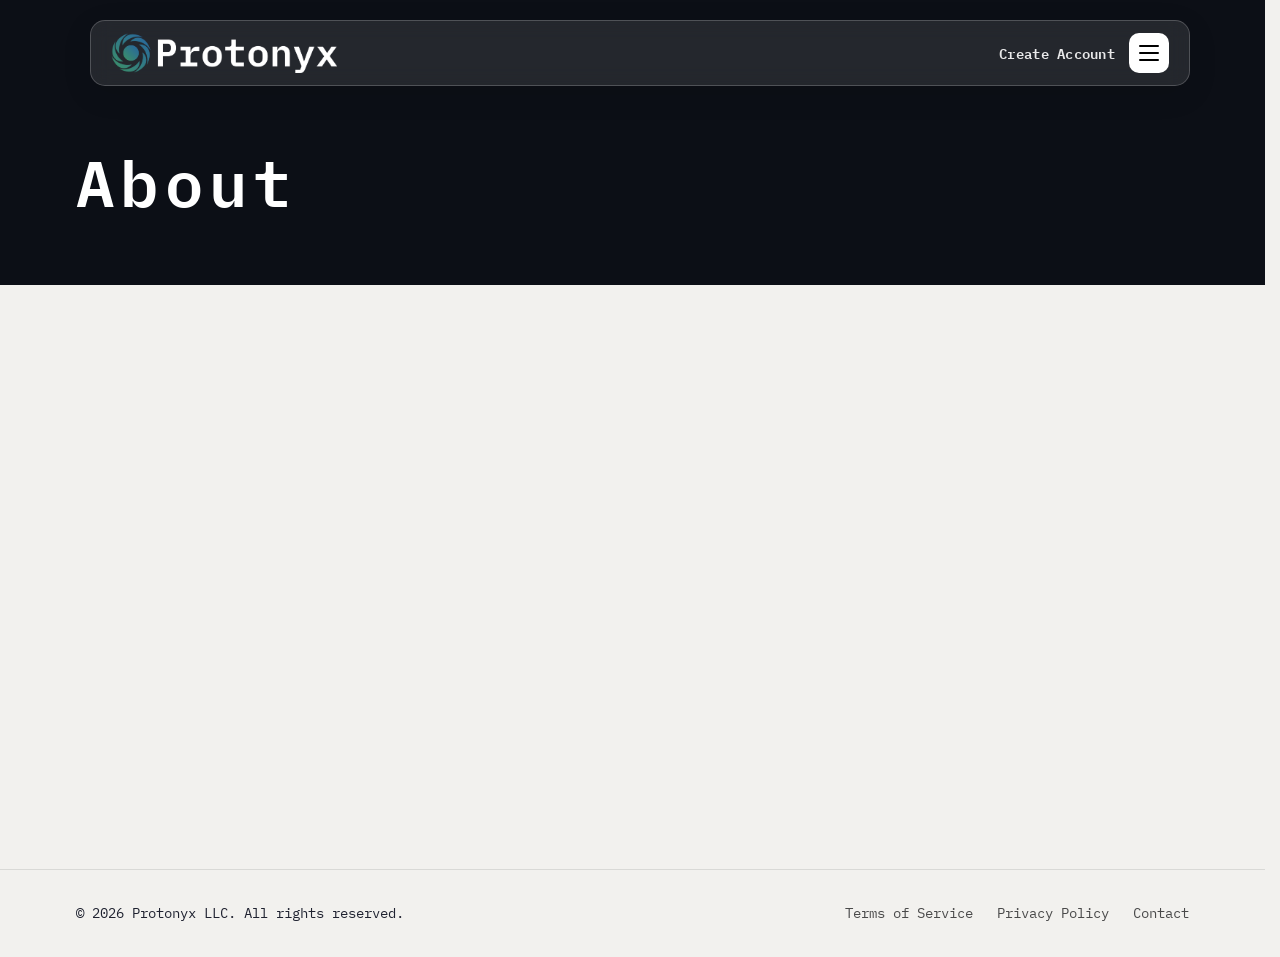
==== about/index.html @ bc37823c "Polished frontend profile system" ====
<!DOCTYPE html>
<html lang="en">
<head>
  <meta charset="UTF-8" />
  <meta name="viewport" content="width=device-width, initial-scale=1.0" />
  <link rel="stylesheet" href="../style.css" />
  <link href="https://fonts.googleapis.com/css2?family=IBM+Plex+Mono:wght@600&display=swap" rel="stylesheet">
  <title>About | Protonyx</title>
</head>
<body>

  <nav class="navbar">
    <div class="navbar-logo">
      <a href="/">
        <img
          id="navbarLogo"
          src="../assets/company/protonyx_full_white.png"
          alt="Protonyx logo"
        >
      </a>
    </div>
    <div class="navbar-actions">
      <a href="/auth/index.html" class="navbar-signup-link guest-only">Create Account</a>
      <a href="/account/index.html" class="navbar-profile-icon auth-only" aria-label="Account">
        <svg viewBox="0 0 24 24" fill="none" stroke="currentColor" stroke-width="2" stroke-linecap="round" stroke-linejoin="round" aria-hidden="true">
          <circle cx="12" cy="8" r="4"></circle>
          <path d="M4 21c0-4 4-7 8-7s8 3 8 7"></path>
        </svg>
      </a>
      <button class="navbar-menu-button" aria-label="Open menu">
        <span></span>
        <span></span>
        <span></span>
      </button>
    </div>
  </nav>

  <section class="products-hero">
    <div class="products-hero-inner">
      <p class="products-label">About</p>
    </div>
  </section>

  <section class="intro-section">
    <div class="section-shell" style="min-height: 40vh;"></div>
  </section>

  <div class="menu-overlay" id="menuOverlay">
    <div class="menu-overlay-inner">
      <div class="menu-overlay-header">
        <div class="menu-overlay-brand">
          <img src="../assets/company/protonyx_full_white.png" alt="Protonyx logo">
        </div>
        <button class="menu-close-button" id="menuCloseButton" aria-label="Close menu">×</button>
      </div>
      <div class="menu-overlay-content">
        <div class="menu-column">
          <p class="menu-label">Navigation</p>
          <a href="/" class="menu-link-reveal">Home</a>
          <a href="/products" class="menu-link-reveal">Products</a>
          <a href="/products/vector" class="menu-link-reveal"> ⤷ Vector</a>
          <a href="/careers" class="menu-link-reveal">Careers</a>
          <a href="/about" class="menu-link-reveal">About</a>
          <a href="/contact" class="menu-link-reveal">Contact</a>
        </div>

        <div class="menu-column">
          <p class="menu-label">Account</p>
          <a href="/auth/index.html" class="menu-link-reveal guest-only">Create Account</a>
          <a href="/auth/index.html" class="menu-link-reveal guest-only">Login</a>
          <a href="/account/index.html" class="menu-link-reveal auth-only">Profile</a>
          <button type="button" class="menu-link-reveal menu-logout-button auth-only" data-logout>Logout</button>
        </div>
      </div>
    </div>
  </div>

  <footer class="site-footer">
    <div class="footer-top">
      <p>&copy; 2026 Protonyx LLC. All rights reserved.</p>
      <nav class="footer-links">
        <a href="/tos">Terms of Service</a>
        <a href="/privacy">Privacy Policy</a>
        <a href="/contact">Contact</a>
      </nav>
    </div>
  </footer>

  <script src="../script.js"></script>
  <script src="../auth/auth.js"></script>
  <script>checkAuth();</script>
</body>
</html>
---- style.css ----
*,
*::before,
*::after {
  box-sizing: border-box;
  margin: 0;
  padding: 0;
}

:root {
  --bg-base: #f2f1ee;
  --bg-surface: #d7d4d4;
  --border: rgb(142, 142, 142);
  --text-primary: #1f2230;
  --grad: linear-gradient(135deg, #3a8c6e, #2a6b9a);
}

html {
  scroll-behavior: smooth;
  scrollbar-gutter: stable;
}

body {
  background-color: var(--bg-base);
  color: var(--text-primary);
  font-family: 'IBM Plex Mono', monospace;
  font-size: 16px;
  line-height: 1.7;
}

h1 {
  font-size: 3.2rem;
  font-weight: 700;
  line-height: 1.15;
  letter-spacing: -0.02em;
}

h2 {
  font-size: 2rem;
  font-weight: 600;
}

h3 {
  font-size: 1.1rem;
  font-weight: 600;
  color: var(--text-primary);
}

p {
  color: var(--text-primary);
}

.navbar {
  position: fixed;
  top: 20px;
  left: 50%;
  transform: translateX(-50%);
  width: 90%;
  max-width: 1100px;
  display: flex;
  justify-content: space-between;
  align-items: center;
  padding: 12px 20px;
  border-radius: 15px;
  background: rgba(255, 255, 255, 0.1);
  backdrop-filter: blur(10px);
  -webkit-backdrop-filter: blur(10px);
  border: 1px solid rgba(255, 255, 255, 0.2);
  box-shadow: 0 8px 30px rgba(0, 0, 0, 0.1);
  z-index: 1000;
}

.navbar-logo a {
  display: block;
  line-height: 0;
}

.navbar-logo img {
  display: block;
  height: 40px;
  width: auto;
  transition: opacity 0.2s ease;
}

.navbar-menu-button {
  width: 40px;
  height: 40px;
  display: flex;
  flex-direction: column;
  justify-content: center;
  align-items: center;
  gap: 5px;
  background-color: white;
  border-radius: 10px;
  cursor: pointer;
  border: none;
  padding: 0;
}

.navbar-menu-button span {
  width: 20px;
  height: 2px;
  background-color: black;
  border-radius: 2px;
}

.navbar-logo img {
  opacity: 1;
  transition: opacity 0.2s ease;
}

.hero {
  position: relative;
  width: 100%;
  min-height: 100vh;
  padding: 0;
  overflow: hidden;
}

.hero::after {
  content: "";
  position: absolute;
  inset: 0;
  background: rgba(15, 17, 23, 0.6);
  z-index: 1;
}

.hero-video {
  position: absolute;
  inset: 0;
  width: 100%;
  height: 100%;
  object-fit: cover;
  filter: blur(6px) brightness(0.6);
  z-index: 0;
}

.hero-content {
  position: relative;
  z-index: 2;
  min-height: 100vh;
  display: flex;
  align-items: center;
  justify-content: center;
  text-align: center;
}

.hero h1 {
  background: white;
  -webkit-background-clip: text;
  -webkit-text-fill-color: transparent;
  background-clip: text;
  font-size: clamp(3rem, 6vw, 6rem);
  font-weight: 600;
  line-height: 1.2;
}

.scroll-indicator {
  position: absolute;
  bottom: 30px;
  left: 50%;
  transform: translateX(-50%);
  text-align: center;
  color: #ffffff;
  z-index: 2;
}

.scroll-indicator p {
  font-size: 0.9rem;
  margin-top: 5px;
}

.scroll-arrow {
  font-size: 24px;
  animation: bounce 1.5s infinite;
}

@keyframes bounce {
  0%, 100% {
    transform: translateY(0);
    opacity: 0.6;
  }

  50% {
    transform: translateY(8px);
    opacity: 1;
  }
}

.btn-primary {
  display: inline-flex;
  align-items: center;
  justify-content: center;

  padding: 0.9rem 2.2rem;

  background: linear-gradient(135deg, #2dd4bf, #38bdf8, #1e3a8a);
  color: #fff;
  text-decoration: none;

  border-radius: 10px;

  font-weight: 600;
  font-size: 1.05rem;

  width: fit-content;           /* 🔥 prevents full width */
  margin: 0 auto;               /* 🔥 centers button */

  transition: transform 0.2s ease, box-shadow 0.2s ease;
}

.btn-primary:hover {
  transform: translateY(-2px);
  box-shadow: 0 8px 20px rgba(30, 58, 138, 0.25);
}

.intro-section {
  width: 100%;
  padding: 7rem 6%;
  background: var(--bg-base);
}

.section-shell {
  max-width: 1400px;
  margin: 0 auto;
  display: flex;
  flex-direction: column;
  gap: 3rem;
}

.intro-text {
  max-width: 1300px;
  font-size: clamp(1.6rem, 3.2vw, 3.2rem);
  font-weight: 600;
  line-height: 1.25;
  letter-spacing: -0.02em;
  color: #1a1a1a;
  text-align: left;
}

.section-heading h2 {
  margin: 0;
  font-size: clamp(2rem, 3vw, 3rem);
  font-weight: 500;
  color: #1f2230;
  text-align: left;
}

.product-link {
  display: block;
  color: inherit;
  text-decoration: none;
}

.product-card {
  display: flex;
  align-items: stretch;
  justify-content: space-between;
  gap: 24px;
  width: 100%;
  max-width: none;
  padding: 2rem;
  background: var(--bg-base);
  border: 1px solid var(--border);
  border-radius: 16px;
  overflow: hidden;
  cursor: pointer;
  transition: all 0.25s ease;
}

.product-card:hover {
  background: var(--bg-surface);
}

.product-details {
  flex: 1;
  display: flex;
  flex-direction: column;
  justify-content: center;
  max-width: 700px;
}

.product-logo {
  width: 400px;
  height: auto;
  margin-bottom: 1rem;
}

.product-description {
  margin: 0;
}

.product-preview-panel {
  position: relative;
  flex: 0 0 360px;
  aspect-ratio: 16 / 9;
  display: flex;
  align-items: center;
  justify-content: center;
  background: transparent;
  border: 1px solid rgba(31, 34, 48, 0.12);
  border-radius: 16px;
  overflow: hidden;
  transition: background 0.3s ease, border-color 0.3s ease;
  margin-left: auto;
}

.vector-card:hover .product-preview-panel {
  background: linear-gradient(135deg, #2dd4bf, #38bdf8, #1e3a8a);
  border-color: transparent;
}

.preview-video {
  width: 100%;
  height: 100%;
  object-fit: contain;
  background: transparent;
  opacity: 0;
  pointer-events: none;
  transition: opacity 0.3s ease;
}

.preview-version {
  position: absolute;
  right: 14px;
  bottom: 12px;
  z-index: 2;
  font-size: 0.9rem;
  font-weight: 600;
  letter-spacing: 0.04em;
  color: var(--text-primary);
  transition: opacity 0.25s ease;
}

.vector-card:hover .preview-video {
  opacity: 1;
}

.vector-card:hover .preview-version {
  opacity: 0;
}

.philosophy {
  max-width: 1300px;
  font-size: clamp(0.8rem, 1.6vw, 1.6rem);
  font-weight: 600;
  line-height: 1.25;
  letter-spacing: -0.02em;
  color: #1a1a1a;
  text-align: center;
}

.menu-overlay {
  position: fixed;
  inset: 0;
  z-index: 3000;
  background: #0c0f16;

  opacity: 0;
  visibility: hidden;
  pointer-events: none;

  transition: opacity 0.3s ease, visibility 0.3s ease;
}

.menu-overlay.open {
  opacity: 1;
  visibility: visible;
  pointer-events: auto;
}

.menu-overlay-inner {
  width: 90%;
  max-width: 1100px;
  height: 100%;
  margin: 0 auto;
  padding-top: 20px;
  display: flex;
  flex-direction: column;
}

.menu-overlay-header {
  display: flex;
  justify-content: space-between;
  align-items: center;
  padding: 12px 20px;
  margin-bottom: 4rem;
}

.menu-overlay-brand img {
  display: block;
  height: 40px;
  width: auto;
}

.menu-close-button {
  width: 40px;
  height: 40px;
  border-radius: 10px;
  border: none;
  background: white;
  color: black;
  font-size: 1.6rem;
  line-height: 1;
  display: flex;
  align-items: center;
  justify-content: center;
  cursor: pointer;
}

.menu-overlay-content {
  flex: 1;
  display: flex;
  align-items: flex-start;
  gap: 4rem;
}

@media (max-width: 768px) {
  .menu-overlay-content {
    flex-direction: column;
    gap: 2.5rem;
  }
}

.menu-column {
  display: flex;
  flex-direction: column;
  gap: 1rem;
}

.menu-label {
  margin-bottom: 1.5rem;
  padding-bottom: 0.9rem;
  width: 100%;

  color: rgba(255, 255, 255, 0.65);
  font-size: 0.8rem;
  text-transform: uppercase;
  letter-spacing: 0.08em;

  border-bottom: 1px solid rgba(255, 255, 255, 0.18);
}

.menu-column a {
  color: white;
  text-decoration: none;
  font-size: clamp(1.6rem, 3vw, 3rem);
  line-height: 1.05;
  transition: opacity 0.2s ease;
}

.menu-column a:hover {
  opacity: 0.72;
}

.menu-link-reveal {
  display: inline-block;
  color: white;
  text-decoration: none;
  font-size: clamp(1.6rem, 3vw, 3rem);
  line-height: 1.05;

  opacity: 0;
  clip-path: inset(0 100% 0 0);
  transform: translateY(8px);

  transition:
    clip-path 0.5s ease,
    opacity 0.35s ease,
    transform 0.5s ease;
}

.menu-overlay.open .menu-link-reveal {
  opacity: 1;
  clip-path: inset(0 0 0 0);
  transform: translateY(0);
}

.menu-column .menu-link-reveal:nth-of-type(1) {
  transition-delay: 0.08s;
}

.menu-column .menu-link-reveal:nth-of-type(2) {
  transition-delay: 0.14s;
}

.menu-column .menu-link-reveal:nth-of-type(3) {
  transition-delay: 0.20s;
}

.menu-column .menu-link-reveal:nth-of-type(4) {
  transition-delay: 0.26s;
}

.menu-column .menu-link-reveal:nth-of-type(5) {
  transition-delay: 0.32s;
}

.menu-column .menu-link-reveal:nth-of-type(6) {
  transition-delay: 0.38s;
}

.menu-column .menu-link-reveal:nth-of-type(7) {
  transition-delay: 0.44s;
}

.menu-column .menu-link-reveal:nth-of-type(8) {
  transition-delay: 0.50s;
}

/* ── Products page hero ── */
.products-hero {
  width: 100%;
  background: #0c0f16;
  display: flex;
  align-items: flex-end;
  padding: 8rem 6% 3rem;
}

.products-hero-inner {
  max-width: 1400px;
  width: 100%;
  margin: 0 auto;
  display: flex;
  flex-direction: column;
  gap: 1rem;
}

.products-label {
  font-size: clamp(2.5rem, 5vw, 5rem);
  letter-spacing: 0.1em;
  color: #ffffff;
  font-weight: 600;
}

/* ── Vector product page ── */
@keyframes fadeUp {
  from { opacity: 0; transform: translateY(28px); }
  to   { opacity: 1; transform: translateY(0); }
}

.vector-hero .vector-eyebrow {
  animation: fadeUp 0.7s ease both;
  animation-delay: 0.1s;
}

.vector-hero .vector-hero-tagline {
  animation: fadeUp 0.7s ease both;
  animation-delay: 0.25s;
}

.vector-hero .vector-hero-image {
  animation: fadeUp 0.8s ease both;
  animation-delay: 0.45s;
}

.vector-hero .vector-hero-actions {
  animation: fadeUp 0.7s ease both;
  animation-delay: 0.6s;
}

.vector-hero {
  width: 100%;
  min-height: 100vh;
  background: #0c0f16;
  display: flex;
  flex-direction: column;
  align-items: flex-start;
  justify-content: flex-end;
  padding: 110px 6% 4rem;
  position: relative;
  overflow: hidden;
}

@keyframes heroPulse {
  0%, 100% { transform: scale(1);    opacity: 1; }
  50%       { transform: scale(1.18); opacity: 0.65; }
}

.vector-hero::before {
  content: "";
  position: absolute;
  top: -10%;
  left: 50%;
  margin-left: -900px;
  width: 1800px;
  height: 1800px;
  background: radial-gradient(circle, rgba(45, 212, 191, 0.13) 0%, rgba(56, 189, 248, 0.08) 40%, transparent 70%);
  pointer-events: none;
  animation: heroPulse 10s ease-in-out infinite;
}

.vector-hero-inner {
  position: relative;
  z-index: 1;
  max-width: 1400px;
  width: 100%;
  margin: 0 auto;
  display: flex;
  flex-direction: column;
  align-items: flex-start;
  gap: 2rem;
}


.vector-hero-image {
  width: 100%;
}

.vector-dashboard-img {
  width: 100%;
  border-radius: 10px;
  border: 1px solid rgba(255, 255, 255, 0.08);
  box-shadow: 0 24px 60px rgba(0, 0, 0, 0.5);
  display: block;
}

.vector-eyebrow {
  font-size: 0.8rem;
  letter-spacing: 0.12em;
  text-transform: uppercase;
  color: rgba(255,255,255,0.45);
}

.vector-eyebrow a {
  color: rgba(255,255,255,0.45);
  text-decoration: none;
  transition: color 0.2s;
}

.vector-eyebrow a:hover { color: rgba(255,255,255,0.8); }
.vector-eyebrow span { margin: 0 0.4rem; }

.vector-hero-logo {
  height: 56px;
  width: auto;
}

.vector-hero-tagline {
  font-size: clamp(1.2rem, 2.2vw, 2rem);
  color: #ffffff;
  font-weight: 600;
  width: 100%;
  line-height: 1.2;
  letter-spacing: -0.02em;
  text-align: center;
}

.vector-hero-actions {
  display: flex;
  gap: 1rem;
  flex-wrap: wrap;
  align-items: center;
}

.btn-ghost {
  display: inline-flex;
  align-items: center;
  justify-content: center;
  padding: 0.9rem 2.2rem;
  background: transparent;
  color: rgba(255,255,255,0.6);
  text-decoration: none;
  border-radius: 10px;
  font-weight: 600;
  font-size: 1rem;
  font-family: 'IBM Plex Mono', monospace;
  border: 1px solid rgba(255,255,255,0.2);
  transition: border-color 0.2s, color 0.2s;
}

.btn-ghost:hover {
  border-color: rgba(255,255,255,0.5);
  color: white;
}

.access-card .btn-ghost {
  color: rgba(31,34,48,0.65);
  border-color: rgba(31,34,48,0.2);
}

.access-card .btn-ghost:hover {
  color: #1a1a1a;
  border-color: rgba(31,34,48,0.5);
}

.version-chip {
  font-size: 0.75rem;
  color: rgba(255,255,255,0.35);
  letter-spacing: 0.06em;
}

/* ── Product page sections ── */
.product-section {
  width: 100%;
  padding: 6rem 6%;
  background: var(--bg-base);
}

.product-section.surface {
  background: var(--bg-surface);
}

.product-section.dark {
  background: #0c0f16;
}

.product-section-inner {
  max-width: 1400px;
  margin: 0 auto;
  display: flex;
  flex-direction: column;
  gap: 2.5rem;
}

#access .product-section-inner {
  align-items: center;
  text-align: center;
}

.section-label {
  font-size: 0.8rem;
  letter-spacing: 0.12em;
  text-transform: uppercase;
  color: rgba(31,34,48,0.4);
}

.section-label.light {
  color: rgba(255,255,255,0.35);
}

.product-section h2 {
  font-size: clamp(1.8rem, 3vw, 2.8rem);
  font-weight: 600;
  line-height: 1.2;
  letter-spacing: -0.02em;
  max-width: 800px;
}

.product-section.dark h2 {
  color: white;
}

.product-section p {
  max-width: 720px;
  font-size: 0.95rem;
  color: rgba(31,34,48,0.7);
  line-height: 1.75;
}

.product-section.dark p {
  color: rgba(255,255,255,0.55);
}

/* Feature grid */
.feature-grid {
  display: grid;
  grid-template-columns: repeat(3, 1fr);
  gap: 1.5rem;
}

.feature-card {
  padding: 2rem;
  border: 1px solid var(--border);
  border-radius: 16px;
  background: var(--bg-base);
  display: flex;
  flex-direction: column;
  gap: 0.75rem;
  transition: background 0.2s;
}

.feature-card:hover { background: var(--bg-surface); }

.feature-card h3 {
  font-size: 1rem;
  font-weight: 600;
}

.feature-card ul {
  list-style: none;
  display: flex;
  flex-direction: column;
  gap: 0.35rem;
}

.feature-card ul li {
  font-size: 0.85rem;
  color: rgba(31,34,48,0.6);
  padding-left: 1rem;
  position: relative;
}

.feature-card ul li::before {
  content: "→";
  position: absolute;
  left: 0;
  color: #2dd4bf;
}

/* Lens outputs */
.lens-output-list {
  display: flex;
  flex-direction: column;
  gap: 1.5rem;
}

.lens-output-item {
  padding: 2rem;
  border: 1px solid rgba(255,255,255,0.08);
  border-radius: 16px;
  background: rgba(255,255,255,0.03);
  display: flex;
  flex-direction: column;
  gap: 0.75rem;
}

.lens-output-item h3 {
  font-size: 1rem;
  font-weight: 600;
  color: white;
}

.lens-output-item p {
  font-size: 0.88rem;
}

.lens-output-item ul {
  list-style: none;
  display: flex;
  flex-direction: column;
  gap: 0.35rem;
}

.lens-output-item ul li {
  font-size: 0.85rem;
  color: rgba(255,255,255,0.45);
  padding-left: 1.2rem;
  position: relative;
}

.lens-output-item ul li::before {
  content: "→";
  position: absolute;
  left: 0;
  color: #2dd4bf;
}

/* Philosophy bullets */
.philosophy-list {
  list-style: none;
  display: flex;
  flex-direction: column;
  gap: 0.6rem;
  max-width: 600px;
}

.philosophy-list li {
  font-size: 1rem;
  color: rgba(31,34,48,0.7);
  padding-left: 1.2rem;
  position: relative;
}

.philosophy-list li::before {
  content: "→";
  position: absolute;
  left: 0;
  color: #2dd4bf;
}

/* Access cards */
.access-grid {
  display: grid;
  grid-template-columns: repeat(2, 1fr);
  gap: 1.5rem;
  max-width: 800px;
}

.access-card {
  padding: 2rem;
  border: 1px solid var(--border);
  border-radius: 16px;
  background: var(--bg-base);
  display: flex;
  flex-direction: column;
  gap: 0.5rem;
  transition: background 0.2s, box-shadow 0.2s;
}

.access-card h3 {
  font-size: 1rem;
  font-weight: 600;
}

.access-card p {
  font-size: 0.88rem;
  color: rgba(31,34,48,0.6);
}

/* Numbered flow */
.flow-list {
  list-style: none;
  display: flex;
  flex-direction: column;
  gap: 0.75rem;
  counter-reset: flow;
  max-width: 560px;
}

.flow-list li {
  counter-increment: flow;
  display: flex;
  align-items: center;
  gap: 1rem;
  font-size: 0.95rem;
  color: rgba(31,34,48,0.75);
}

.flow-list li::before {
  content: counter(flow, decimal-leading-zero);
  font-size: 0.75rem;
  font-weight: 600;
  color: #2dd4bf;
  letter-spacing: 0.06em;
  flex-shrink: 0;
}

/* Disclaimer */
.disclaimer-block {
  padding: 1.5rem 2rem;
  border-left: 3px solid rgba(31,34,48,0.2);
  background: var(--bg-surface);
  border-radius: 0 12px 12px 0;
  max-width: 720px;
}

.disclaimer-block p {
  font-size: 0.85rem;
  color: rgba(31,34,48,0.55);
}

/* Closing CTA */
.closing-section {
  width: 100%;
  padding: 7rem 6%;
  background: var(--bg-base);
}

.closing-inner {
  max-width: 1400px;
  margin: 0 auto;
  display: flex;
  flex-direction: column;
  align-items: center;
  gap: 1.5rem;
  text-align: center;
}

.closing-inner p {
  font-size: clamp(1.4rem, 2.5vw, 2.4rem);
  font-weight: 600;
  line-height: 1.2;
  letter-spacing: -0.02em;
  color: #1a1a1a;
}

.closing-inner p:last-of-type {
  background: linear-gradient(135deg, #2dd4bf, #38bdf8);
  -webkit-background-clip: text;
  -webkit-text-fill-color: transparent;
  background-clip: text;
}

/* Future tags */
.tag-list {
  display: flex;
  flex-wrap: wrap;
  gap: 0.75rem;
}

.tag {
  padding: 0.4rem 1rem;
  border: 1px solid var(--border);
  border-radius: 999px;
  font-size: 0.8rem;
  color: rgba(31,34,48,0.65);
  background: var(--bg-base);
}

/* Access section — pricing cards */
.access-grid {
  display: grid;
  grid-template-columns: repeat(2, 1fr);
  gap: 16px;
  max-width: 860px;
}

.access-card {
  border: 0.5px solid var(--border);
  border-radius: 16px;
  background: var(--bg-base);
  padding: 1.75rem;
  display: flex;
  flex-direction: column;
  gap: 0.75rem;
  transition: box-shadow 0.2s;
}

.access-card.featured {
  border: 1.5px solid #2dd4bf;
  position: relative;
}

.access-card:hover { box-shadow: 0 0 24px rgba(120, 120, 120, 0.25); }
.access-card.featured:hover { box-shadow: 0 0 28px rgba(45, 212, 191, 0.35), 0 0 52px rgba(56, 189, 248, 0.15); }

.access-tier {
  font-size: 1rem;
  font-weight: 600;
  letter-spacing: 0.04em;
  text-transform: uppercase;
  color: rgba(31,34,48,0.5);
  text-align: center;
}

.access-tier.paid { color: #2dd4bf; }

.access-lens-label {
  font-size: 0.75rem;
  font-weight: 600;
  color: rgba(45,212,191,0.8);
  letter-spacing: 0.04em;
  background: rgba(45,212,191,0.08);
  border: 1px solid rgba(45,212,191,0.2);
  border-radius: 6px;
  padding: 4px 10px;
  align-self: center;
}

.access-lens-label.muted {
  color: rgba(31,34,48,0.45);
  background: rgba(31,34,48,0.04);
  border-color: rgba(31,34,48,0.12);
}

.access-price {
  font-size: 1.75rem;
  font-weight: 600;
  color: var(--text-primary);
  line-height: 1;
}

.access-price span {
  font-size: 0.85rem;
  font-weight: 400;
  color: rgba(31,34,48,0.45);
}

.access-badge {
  position: absolute;
  top: -11px;
  left: 50%;
  transform: translateX(-50%);
  font-size: 0.65rem;
  padding: 3px 10px;
  border-radius: 999px;
  background: var(--bg-base);
  border: 1px solid #2dd4bf;
  color: #2dd4bf;
  letter-spacing: 0.06em;
  font-weight: 600;
  white-space: nowrap;
}

.access-divider {
  border: none;
  border-top: 1px solid rgba(31,34,48,0.08);
}

.access-features {
  list-style: none;
  display: flex;
  flex-direction: column;
  gap: 0.5rem;
}

.access-features li {
  font-size: 0.85rem;
  color: rgba(31,34,48,0.65);
  display: flex;
  align-items: flex-start;
  gap: 8px;
  line-height: 1.4;
}

.access-features li svg {
  width: 13px;
  height: 13px;
  flex-shrink: 0;
  margin-top: 2px;
}

/* Stat chips */
.access-stats {
  display: grid;
  grid-template-columns: repeat(3, 1fr);
  gap: 12px;
  max-width: 860px;
}

.access-stat {
  background: var(--bg-surface);
  border-radius: 10px;
  padding: 1rem;
}

.access-stat-num {
  font-size: 1.4rem;
  font-weight: 600;
  color: var(--text-primary);
  line-height: 1;
}

.access-stat-lbl {
  font-size: 0.75rem;
  color: rgba(31,34,48,0.5);
  margin-top: 4px;
}

/* Flow stepper */
.flow-stepper {
  display: flex;
  align-items: center;
  max-width: 860px;
  width: 100%;
}

.flow-step {
  display: flex;
  flex-direction: column;
  align-items: center;
  gap: 6px;
  flex: 1;
}

.flow-step-num {
  width: 28px;
  height: 28px;
  border-radius: 50%;
  border: 1px solid var(--border);
  display: flex;
  align-items: center;
  justify-content: center;
  font-size: 0.7rem;
  font-weight: 600;
  color: var(--text-primary);
  background: var(--bg-base);
}

.flow-step-lbl {
  font-size: 0.7rem;
  color: rgba(31,34,48,0.55);
  text-align: center;
  line-height: 1.4;
  max-width: 120px;
}

.flow-connector {
  height: 1px;
  background: var(--border);
  flex: 1;
  margin-bottom: 22px;
  opacity: 0.4;
}

@media (max-width: 768px) {
  .access-stats { grid-template-columns: 1fr; }
  .access-grid { grid-template-columns: 1fr; }
  .flow-stepper { flex-direction: column; gap: 1rem; }
  .flow-connector { display: none; }
}

/* Lens output grid */
.lens-output-list {
  display: grid;
  grid-template-columns: repeat(3, 1fr);
  gap: 1.5rem;
}

.lens-output-item {
  padding: 2rem;
  border: 1px solid rgba(255,255,255,0.08);
  border-radius: 16px;
  background: rgba(255,255,255,0.03);
  display: flex;
  flex-direction: column;
  gap: 0.75rem;
  transition: background 0.2s;
}

.lens-output-item:hover {
  background: rgba(255,255,255,0.05);
}

.lens-num {
  font-size: 0.75rem;
  font-weight: 600;
  letter-spacing: 0.08em;
  color: rgba(255,255,255,0.2);
}

.lens-divider {
  border: none;
  border-top: 1px solid rgba(255,255,255,0.07);
  margin: 0.25rem 0;
}

/* Lens screenshot block */
.lens-screenshot-wrap {
  width: 100%;
  border-radius: 12px;
  overflow: hidden;
  border: 1px solid rgba(255,255,255,0.08);
}

.lens-screenshot-wrap img {
  width: 100%;
  display: block;
}

@media (max-width: 768px) {
  .lens-output-list { grid-template-columns: 1fr; }
}

@media (max-width: 768px) {
  .feature-grid { grid-template-columns: 1fr; }
  .access-grid { grid-template-columns: 1fr; }
  .vector-hero-logo { height: 40px; }
  .vector-hero-top { flex-direction: column; gap: 1rem; }
}

.site-footer {
  display: flex;
  flex-direction: column;
  gap: 0.75rem;
  padding: 2rem 6%;
  background: var(--bg-base);
  border-top: 1px solid rgba(0, 0, 0, 0.1);
  color: #4a4a4a;
  font-size: 0.85rem;
}

.footer-top {
  display: flex;
  justify-content: space-between;
  align-items: center;
  width: 100%;
}

.footer-disclaimer {
  text-align: center;
  color: #4a4a4a;
  opacity: 0.7;
}

.footer-links {
  display: flex;
  gap: 1.5rem;
}

.footer-links a {
  color: #4a4a4a;
  text-decoration: none;
  transition: color 0.2s;
}

.footer-links a:hover {
  color: #1a1a1a;
}

@media (max-width: 768px) {
  h1 {
    font-size: 2.2rem;
  }

  .product-card {
    flex-direction: column;
  }

  .product-preview-panel {
    flex: none;
    width: 100%;
  }

  .product-logo {
    width: 100%;
    max-width: 320px;
  }

  .site-footer {
    flex-direction: column;
    gap: 1rem;
    text-align: center;
  }
}

/* ──────────────────────────────────────────────
   Navbar profile icon + auth-aware menu links
   ────────────────────────────────────────────── */
.navbar-actions {
  display: flex;
  align-items: center;
  gap: 10px;
}

.navbar-profile-icon {
  width: 40px;
  height: 40px;
  border-radius: 10px;
  border: none;
  padding: 0;
  background: white;
  color: black;
  display: none;
  align-items: center;
  justify-content: center;
  cursor: pointer;
  text-decoration: none;
  transition: transform 0.2s ease, box-shadow 0.2s ease;
}

.navbar-profile-icon:hover {
  transform: translateY(-1px);
  box-shadow: 0 4px 14px rgba(0, 0, 0, 0.18);
}

.navbar-profile-icon svg {
  width: 22px;
  height: 22px;
  display: block;
}

.navbar-profile-icon.visible {
  display: inline-flex;
}

.navbar-signup-link {
  display: none;
  padding: 0 4px;
  color: rgba(255, 255, 255, 0.9);
  font-family: 'IBM Plex Mono', monospace;
  font-size: 0.85rem;
  font-weight: 600;
  text-decoration: none;
  letter-spacing: 0.02em;
  transition: color 0.2s ease;
}

.navbar-signup-link:hover {
  color: white;
}

.navbar-signup-link.visible {
  display: inline-block;
}

.menu-auth-divider {
  border: none;
  border-top: 1px solid var(--border);
  opacity: 0.35;
  width: 100%;
  margin: 1.75rem 0 0.5rem;
}

.menu-link-reveal.auth-only,
.menu-link-reveal.guest-only {
  display: none;
}

.menu-link-reveal.auth-only.visible,
.menu-link-reveal.guest-only.visible {
  display: inline-block;
}

.menu-column .menu-logout-button {
  display: none;
  background: none;
  border: none;
  padding: 0;
  margin: 0;
  text-align: left;
  font-family: inherit;
  cursor: pointer;
  color: white;
  text-decoration: none;
  font-size: clamp(1.6rem, 3vw, 3rem);
  line-height: 1.05;
  opacity: 0;
  clip-path: inset(0 100% 0 0);
  transform: translateY(8px);
  transition:
    clip-path 0.5s ease,
    opacity 0.35s ease,
    transform 0.5s ease;
}

.menu-column .menu-logout-button.visible {
  display: inline-block;
}

.menu-overlay.open .menu-logout-button.visible {
  opacity: 1;
  clip-path: inset(0 0 0 0);
  transform: translateY(0);
}

.menu-column .menu-logout-button:hover {
  opacity: 0.72;
}

/* ──────────────────────────────────────────────
   Auth page (auth/index.html)
   ────────────────────────────────────────────── */
.auth-body {
  min-height: 100vh;
  background: #0c0f16;
  display: flex;
  align-items: center;
  justify-content: center;
  padding: 2rem 1rem;
}

.auth-card {
  width: 100%;
  max-width: 420px;
  background: rgba(255, 255, 255, 0.03);
  border: 1px solid rgba(255, 255, 255, 0.08);
  border-radius: 16px;
  padding: 2.25rem 2rem;
  display: flex;
  flex-direction: column;
  gap: 1.5rem;
  box-shadow: 0 24px 60px rgba(0, 0, 0, 0.4);
}

.auth-logo-wrap {
  display: flex;
  justify-content: center;
  padding: 0.25rem 0 0.5rem;
}

.auth-logo-wrap img {
  height: 48px;
  width: auto;
  display: block;
}

.auth-tabs {
  display: grid;
  grid-template-columns: 1fr 1fr;
  gap: 4px;
  padding: 4px;
  background: rgba(255, 255, 255, 0.04);
  border: 1px solid rgba(255, 255, 255, 0.06);
  border-radius: 10px;
}

.auth-tab {
  padding: 0.6rem 0;
  background: transparent;
  border: none;
  border-radius: 8px;
  font-family: 'IBM Plex Mono', monospace;
  font-size: 0.9rem;
  font-weight: 600;
  color: rgba(255, 255, 255, 0.55);
  cursor: pointer;
  transition: background 0.2s ease, color 0.2s ease;
}

.auth-tab.active {
  background: var(--grad);
  color: white;
}

.auth-form {
  display: none;
  flex-direction: column;
  gap: 1rem;
}

.auth-form.active {
  display: flex;
}

.auth-field {
  display: flex;
  flex-direction: column;
  gap: 0.4rem;
}

.auth-field label {
  font-size: 0.75rem;
  letter-spacing: 0.08em;
  text-transform: uppercase;
  color: rgba(255, 255, 255, 0.55);
}

.auth-field input {
  width: 100%;
  padding: 0.75rem 0.9rem;
  background: rgba(255, 255, 255, 0.04);
  border: 1px solid rgba(255, 255, 255, 0.1);
  border-radius: 8px;
  color: white;
  font-family: 'IBM Plex Mono', monospace;
  font-size: 0.95rem;
  outline: none;
  transition: border-color 0.2s ease, background 0.2s ease;
}

.auth-field input:focus {
  border-color: #3a8c6e;
  background: rgba(255, 255, 255, 0.06);
}

.auth-submit {
  margin-top: 0.25rem;
  padding: 0.85rem 1.2rem;
  background: var(--grad);
  color: white;
  border: none;
  border-radius: 10px;
  font-family: 'IBM Plex Mono', monospace;
  font-size: 1rem;
  font-weight: 600;
  cursor: pointer;
  transition: transform 0.2s ease, box-shadow 0.2s ease;
}

.auth-submit:hover {
  transform: translateY(-1px);
  box-shadow: 0 8px 20px rgba(42, 107, 154, 0.35);
}

.auth-message {
  min-height: 1.1rem;
  font-size: 0.85rem;
  line-height: 1.4;
  color: rgba(255, 255, 255, 0.6);
}

.auth-message.error {
  color: #ff7a7a;
}

.auth-message.success {
  color: #6fd1a6;
}

.auth-footer-link {
  text-align: center;
  font-size: 0.8rem;
  color: rgba(255, 255, 255, 0.45);
}

.auth-footer-link a {
  color: rgba(255, 255, 255, 0.75);
  text-decoration: none;
}

.auth-footer-link a:hover {
  color: white;
}

/* ──────────────────────────────────────────────
   Account page (account/index.html)
   ────────────────────────────────────────────── */
.account-hero {
  width: 100%;
  min-height: 60vh;
  background: #0c0f16;
  padding: 8rem 6% 4rem;
  display: flex;
  align-items: flex-end;
}

.account-hero-inner {
  max-width: 1100px;
  width: 100%;
  margin: 0 auto;
  display: flex;
  flex-direction: column;
  gap: 0.75rem;
}

.account-hero-eyebrow {
  font-size: 0.8rem;
  letter-spacing: 0.12em;
  text-transform: uppercase;
  color: rgba(255, 255, 255, 0.45);
}

.account-hero-username {
  font-size: clamp(2.2rem, 4.5vw, 4rem);
  font-weight: 600;
  color: white;
  line-height: 1.1;
  letter-spacing: -0.02em;
}

.account-section {
  width: 100%;
  padding: 4rem 6%;
  background: var(--bg-base);
}

.account-section-inner {
  max-width: 1100px;
  margin: 0 auto;
  display: flex;
  flex-direction: column;
  gap: 2rem;
}

.account-info-grid {
  display: grid;
  grid-template-columns: repeat(2, 1fr);
  gap: 1rem;
}

.account-info-card {
  padding: 1.5rem;
  border: 1px solid var(--border);
  border-radius: 12px;
  background: var(--bg-base);
  display: flex;
  flex-direction: column;
  gap: 0.35rem;
}

.account-info-label {
  font-size: 0.72rem;
  letter-spacing: 0.1em;
  text-transform: uppercase;
  color: rgba(31, 34, 48, 0.5);
}

.account-info-value {
  font-size: 1rem;
  color: var(--text-primary);
  word-break: break-word;
}

.account-info-value.placeholder {
  color: rgba(31, 34, 48, 0.4);
  font-style: italic;
}

.account-actions {
  display: flex;
  gap: 1rem;
  flex-wrap: wrap;
  padding-top: 1rem;
}

.btn-grad {
  display: inline-flex;
  align-items: center;
  justify-content: center;
  padding: 0.85rem 1.8rem;
  background: var(--grad);
  color: white;
  border: none;
  border-radius: 10px;
  font-family: 'IBM Plex Mono', monospace;
  font-weight: 600;
  font-size: 1rem;
  text-decoration: none;
  cursor: pointer;
  transition: transform 0.2s ease, box-shadow 0.2s ease;
}

.btn-grad:hover {
  transform: translateY(-1px);
  box-shadow: 0 8px 20px rgba(42, 107, 154, 0.35);
}

@media (max-width: 768px) {
  .account-info-grid {
    grid-template-columns: 1fr;
  }
}
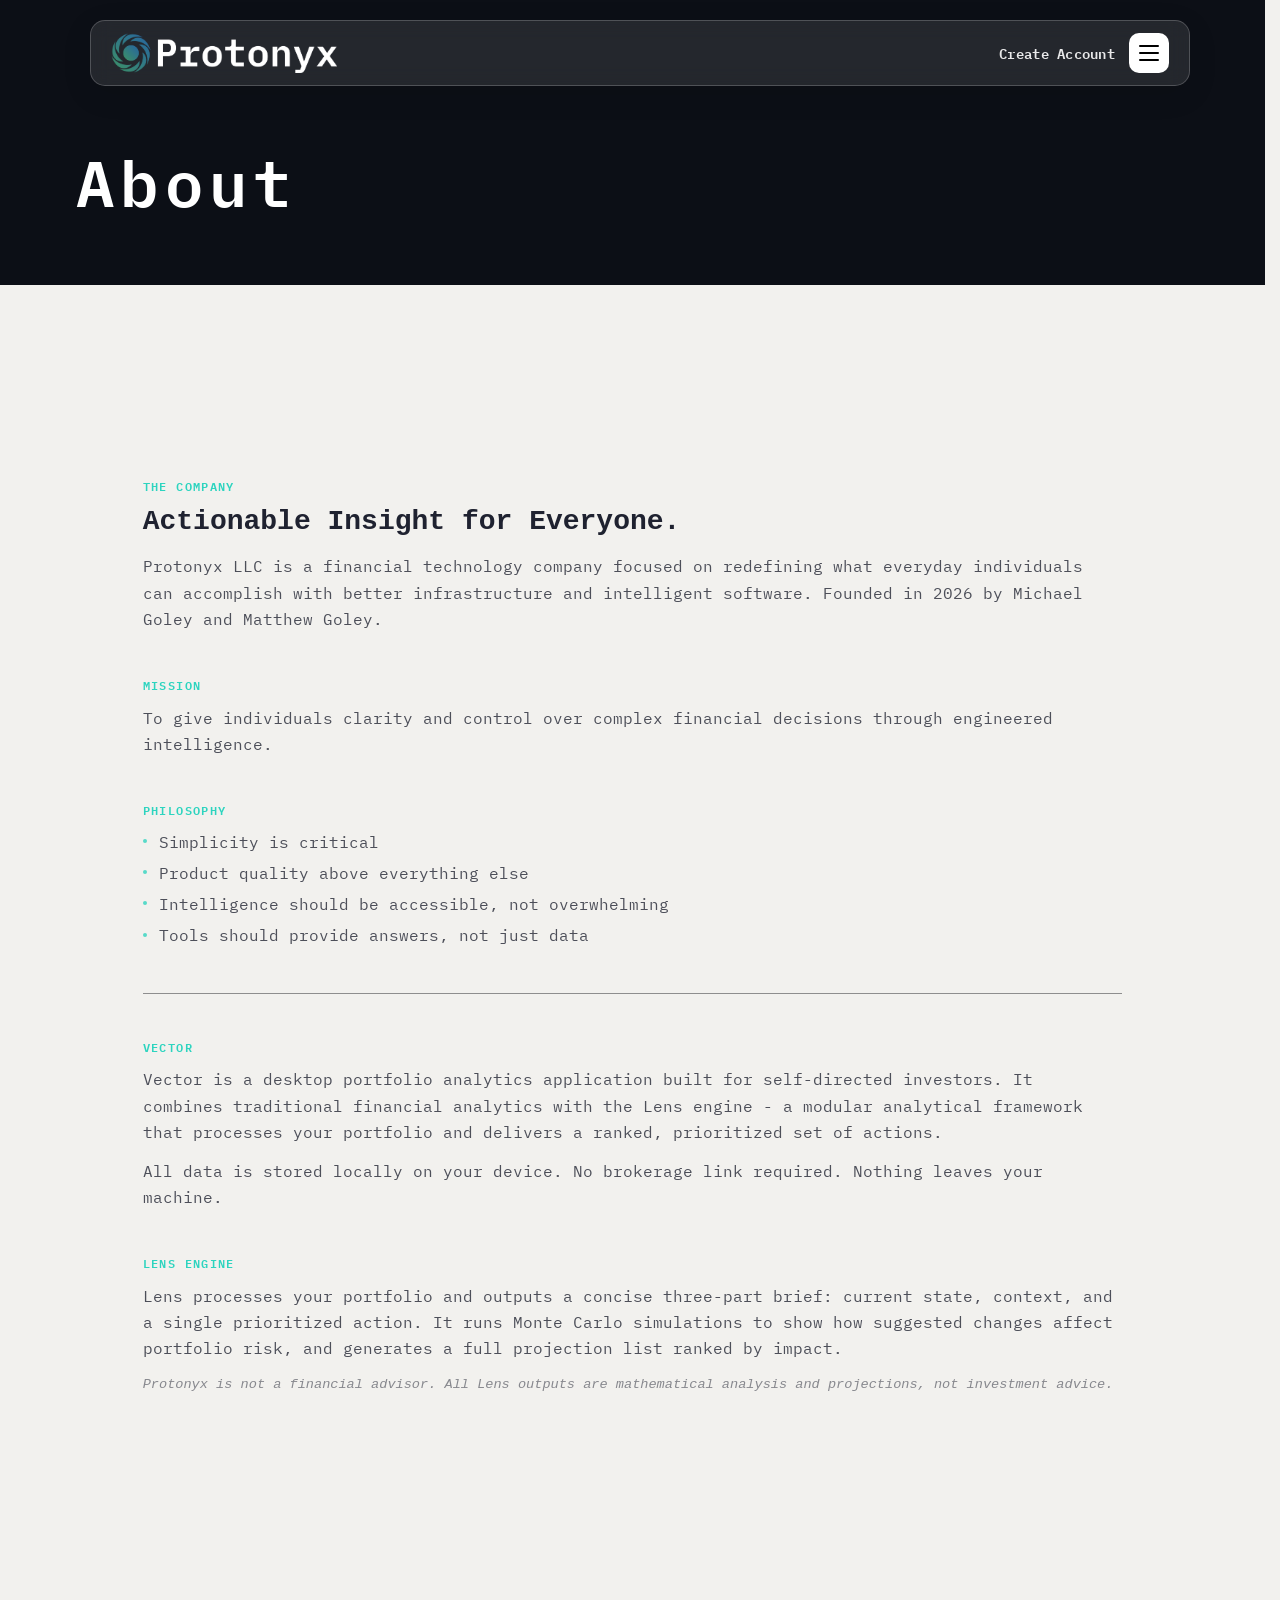
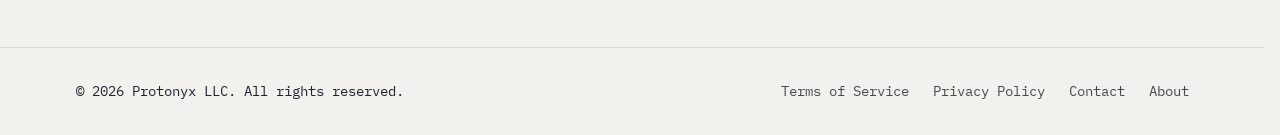
==== commit 6cda685f: "Updated live site to reflect version on monorepo" ====
--- a/about/index.html
+++ b/about/index.html
@@ -3,6 +3,7 @@
 <head>
   <meta charset="UTF-8" />
   <meta name="viewport" content="width=device-width, initial-scale=1.0" />
+  <link rel="icon" type="image/png" href="../assets/product/vector/vector_small.png">
   <link rel="stylesheet" href="../style.css" />
   <link href="https://fonts.googleapis.com/css2?family=IBM+Plex+Mono:wght@600&display=swap" rel="stylesheet">
   <title>About | Protonyx</title>
@@ -20,7 +21,8 @@
       </a>
     </div>
     <div class="navbar-actions">
-      <a href="/auth/index.html" class="navbar-signup-link guest-only">Create Account</a>
+      <a href="/auth/index.html?mode=signup" class="navbar-signup-link guest-only">Create Account</a>
+      <span class="navbar-plan-badge pro-only">Professional</span>
       <a href="/account/index.html" class="navbar-profile-icon auth-only" aria-label="Account">
         <svg viewBox="0 0 24 24" fill="none" stroke="currentColor" stroke-width="2" stroke-linecap="round" stroke-linejoin="round" aria-hidden="true">
           <circle cx="12" cy="8" r="4"></circle>
@@ -42,7 +44,44 @@
   </section>
 
   <section class="intro-section">
-    <div class="section-shell" style="min-height: 40vh;"></div>
+    <div class="about-content">
+
+      <div class="about-block">
+        <p class="about-eyebrow">The Company</p>
+        <h2 class="about-h2">Actionable Insight for Everyone.</h2>
+        <p class="about-body">Protonyx LLC is a financial technology company focused on redefining what everyday individuals can accomplish with better infrastructure and intelligent software. Founded in 2026 by Michael Goley and Matthew Goley.</p>
+      </div>
+
+      <div class="about-block">
+        <p class="about-eyebrow">Mission</p>
+        <p class="about-body">To give individuals clarity and control over complex financial decisions through engineered intelligence.</p>
+      </div>
+
+      <div class="about-block">
+        <p class="about-eyebrow">Philosophy</p>
+        <ul class="about-list">
+          <li>Simplicity is critical</li>
+          <li>Product quality above everything else</li>
+          <li>Intelligence should be accessible, not overwhelming</li>
+          <li>Tools should provide answers, not just data</li>
+        </ul>
+      </div>
+
+      <hr class="about-rule">
+
+      <div class="about-block">
+        <p class="about-eyebrow">Vector</p>
+        <p class="about-body">Vector is a desktop portfolio analytics application built for self-directed investors. It combines traditional financial analytics with the Lens engine - a modular analytical framework that processes your portfolio and delivers a ranked, prioritized set of actions.</p>
+        <p class="about-body" style="margin-top: 0.75rem;">All data is stored locally on your device. No brokerage link required. Nothing leaves your machine.</p>
+      </div>
+
+      <div class="about-block">
+        <p class="about-eyebrow">Lens Engine</p>
+        <p class="about-body">Lens processes your portfolio and outputs a concise three-part brief: current state, context, and a single prioritized action. It runs Monte Carlo simulations to show how suggested changes affect portfolio risk, and generates a full projection list ranked by impact.</p>
+        <p class="about-notice">Protonyx is not a financial advisor. All Lens outputs are mathematical analysis and projections, not investment advice.</p>
+      </div>
+
+    </div>
   </section>
 
   <div class="menu-overlay" id="menuOverlay">
@@ -57,19 +96,18 @@
         <div class="menu-column">
           <p class="menu-label">Navigation</p>
           <a href="/" class="menu-link-reveal">Home</a>
-          <a href="/products" class="menu-link-reveal">Products</a>
-          <a href="/products/vector" class="menu-link-reveal"> ⤷ Vector</a>
-          <a href="/careers" class="menu-link-reveal">Careers</a>
+          <a href="/#plans" class="menu-link-reveal">Plans</a>
           <a href="/about" class="menu-link-reveal">About</a>
           <a href="/contact" class="menu-link-reveal">Contact</a>
+          <button type="button" class="menu-logout-button auth-only" data-logout>Logout</button>
         </div>
 
         <div class="menu-column">
           <p class="menu-label">Account</p>
-          <a href="/auth/index.html" class="menu-link-reveal guest-only">Create Account</a>
+          <a href="/auth/index.html?mode=signup" class="menu-link-reveal guest-only">Create Account</a>
           <a href="/auth/index.html" class="menu-link-reveal guest-only">Login</a>
           <a href="/account/index.html" class="menu-link-reveal auth-only">Profile</a>
-          <button type="button" class="menu-link-reveal menu-logout-button auth-only" data-logout>Logout</button>
+          <a href="/assets/downloads/Vector-Setup.exe" download data-download class="menu-link-reveal">Download</a>
         </div>
       </div>
     </div>
@@ -82,6 +120,7 @@
         <a href="/tos">Terms of Service</a>
         <a href="/privacy">Privacy Policy</a>
         <a href="/contact">Contact</a>
+        <a href="/about">About</a>
       </nav>
     </div>
   </footer>
--- a/style.css
+++ b/style.css
@@ -1,1693 +1,20 @@
-*,
-*::before,
-*::after {
-  box-sizing: border-box;
-  margin: 0;
-  padding: 0;
-}
+/* ──────────────────────────────────────────────
+   style.css: entry point. Pages link this one
+   file; the real styles are split into four
+   files imported below in cascade order. Keep
+   them in this order so layered overrides
+   resolve correctly.
 
-:root {
-  --bg-base: #f2f1ee;
-  --bg-surface: #d7d4d4;
-  --border: rgb(142, 142, 142);
-  --text-primary: #1f2230;
-  --grad: linear-gradient(135deg, #3a8c6e, #2a6b9a);
-}
+     base.css:   resets, tokens, typography,
+                 shared button primitives
+     chrome.css: navbar, menu overlay, footer,
+                 auth-state toggles
+     pages.css:  landing, products, Vector
+                 product page, account page
+     auth.css:   auth/forgot/reset/verify pages
+   ────────────────────────────────────────────── */
 
-html {
-  scroll-behavior: smooth;
-  scrollbar-gutter: stable;
-}
-
-body {
-  background-color: var(--bg-base);
-  color: var(--text-primary);
-  font-family: 'IBM Plex Mono', monospace;
-  font-size: 16px;
-  line-height: 1.7;
-}
-
-h1 {
-  font-size: 3.2rem;
-  font-weight: 700;
-  line-height: 1.15;
-  letter-spacing: -0.02em;
-}
-
-h2 {
-  font-size: 2rem;
-  font-weight: 600;
-}
-
-h3 {
-  font-size: 1.1rem;
-  font-weight: 600;
-  color: var(--text-primary);
-}
-
-p {
-  color: var(--text-primary);
-}
-
-.navbar {
-  position: fixed;
-  top: 20px;
-  left: 50%;
-  transform: translateX(-50%);
-  width: 90%;
-  max-width: 1100px;
-  display: flex;
-  justify-content: space-between;
-  align-items: center;
-  padding: 12px 20px;
-  border-radius: 15px;
-  background: rgba(255, 255, 255, 0.1);
-  backdrop-filter: blur(10px);
-  -webkit-backdrop-filter: blur(10px);
-  border: 1px solid rgba(255, 255, 255, 0.2);
-  box-shadow: 0 8px 30px rgba(0, 0, 0, 0.1);
-  z-index: 1000;
-}
-
-.navbar-logo a {
-  display: block;
-  line-height: 0;
-}
-
-.navbar-logo img {
-  display: block;
-  height: 40px;
-  width: auto;
-  transition: opacity 0.2s ease;
-}
-
-.navbar-menu-button {
-  width: 40px;
-  height: 40px;
-  display: flex;
-  flex-direction: column;
-  justify-content: center;
-  align-items: center;
-  gap: 5px;
-  background-color: white;
-  border-radius: 10px;
-  cursor: pointer;
-  border: none;
-  padding: 0;
-}
-
-.navbar-menu-button span {
-  width: 20px;
-  height: 2px;
-  background-color: black;
-  border-radius: 2px;
-}
-
-.navbar-logo img {
-  opacity: 1;
-  transition: opacity 0.2s ease;
-}
-
-.hero {
-  position: relative;
-  width: 100%;
-  min-height: 100vh;
-  padding: 0;
-  overflow: hidden;
-}
-
-.hero::after {
-  content: "";
-  position: absolute;
-  inset: 0;
-  background: rgba(15, 17, 23, 0.6);
-  z-index: 1;
-}
-
-.hero-video {
-  position: absolute;
-  inset: 0;
-  width: 100%;
-  height: 100%;
-  object-fit: cover;
-  filter: blur(6px) brightness(0.6);
-  z-index: 0;
-}
-
-.hero-content {
-  position: relative;
-  z-index: 2;
-  min-height: 100vh;
-  display: flex;
-  align-items: center;
-  justify-content: center;
-  text-align: center;
-}
-
-.hero h1 {
-  background: white;
-  -webkit-background-clip: text;
-  -webkit-text-fill-color: transparent;
-  background-clip: text;
-  font-size: clamp(3rem, 6vw, 6rem);
-  font-weight: 600;
-  line-height: 1.2;
-}
-
-.scroll-indicator {
-  position: absolute;
-  bottom: 30px;
-  left: 50%;
-  transform: translateX(-50%);
-  text-align: center;
-  color: #ffffff;
-  z-index: 2;
-}
-
-.scroll-indicator p {
-  font-size: 0.9rem;
-  margin-top: 5px;
-}
-
-.scroll-arrow {
-  font-size: 24px;
-  animation: bounce 1.5s infinite;
-}
-
-@keyframes bounce {
-  0%, 100% {
-    transform: translateY(0);
-    opacity: 0.6;
-  }
-
-  50% {
-    transform: translateY(8px);
-    opacity: 1;
-  }
-}
-
-.btn-primary {
-  display: inline-flex;
-  align-items: center;
-  justify-content: center;
-
-  padding: 0.9rem 2.2rem;
-
-  background: linear-gradient(135deg, #2dd4bf, #38bdf8, #1e3a8a);
-  color: #fff;
-  text-decoration: none;
-
-  border-radius: 10px;
-
-  font-weight: 600;
-  font-size: 1.05rem;
-
-  width: fit-content;           /* 🔥 prevents full width */
-  margin: 0 auto;               /* 🔥 centers button */
-
-  transition: transform 0.2s ease, box-shadow 0.2s ease;
-}
-
-.btn-primary:hover {
-  transform: translateY(-2px);
-  box-shadow: 0 8px 20px rgba(30, 58, 138, 0.25);
-}
-
-.intro-section {
-  width: 100%;
-  padding: 7rem 6%;
-  background: var(--bg-base);
-}
-
-.section-shell {
-  max-width: 1400px;
-  margin: 0 auto;
-  display: flex;
-  flex-direction: column;
-  gap: 3rem;
-}
-
-.intro-text {
-  max-width: 1300px;
-  font-size: clamp(1.6rem, 3.2vw, 3.2rem);
-  font-weight: 600;
-  line-height: 1.25;
-  letter-spacing: -0.02em;
-  color: #1a1a1a;
-  text-align: left;
-}
-
-.section-heading h2 {
-  margin: 0;
-  font-size: clamp(2rem, 3vw, 3rem);
-  font-weight: 500;
-  color: #1f2230;
-  text-align: left;
-}
-
-.product-link {
-  display: block;
-  color: inherit;
-  text-decoration: none;
-}
-
-.product-card {
-  display: flex;
-  align-items: stretch;
-  justify-content: space-between;
-  gap: 24px;
-  width: 100%;
-  max-width: none;
-  padding: 2rem;
-  background: var(--bg-base);
-  border: 1px solid var(--border);
-  border-radius: 16px;
-  overflow: hidden;
-  cursor: pointer;
-  transition: all 0.25s ease;
-}
-
-.product-card:hover {
-  background: var(--bg-surface);
-}
-
-.product-details {
-  flex: 1;
-  display: flex;
-  flex-direction: column;
-  justify-content: center;
-  max-width: 700px;
-}
-
-.product-logo {
-  width: 400px;
-  height: auto;
-  margin-bottom: 1rem;
-}
-
-.product-description {
-  margin: 0;
-}
-
-.product-preview-panel {
-  position: relative;
-  flex: 0 0 360px;
-  aspect-ratio: 16 / 9;
-  display: flex;
-  align-items: center;
-  justify-content: center;
-  background: transparent;
-  border: 1px solid rgba(31, 34, 48, 0.12);
-  border-radius: 16px;
-  overflow: hidden;
-  transition: background 0.3s ease, border-color 0.3s ease;
-  margin-left: auto;
-}
-
-.vector-card:hover .product-preview-panel {
-  background: linear-gradient(135deg, #2dd4bf, #38bdf8, #1e3a8a);
-  border-color: transparent;
-}
-
-.preview-video {
-  width: 100%;
-  height: 100%;
-  object-fit: contain;
-  background: transparent;
-  opacity: 0;
-  pointer-events: none;
-  transition: opacity 0.3s ease;
-}
-
-.preview-version {
-  position: absolute;
-  right: 14px;
-  bottom: 12px;
-  z-index: 2;
-  font-size: 0.9rem;
-  font-weight: 600;
-  letter-spacing: 0.04em;
-  color: var(--text-primary);
-  transition: opacity 0.25s ease;
-}
-
-.vector-card:hover .preview-video {
-  opacity: 1;
-}
-
-.vector-card:hover .preview-version {
-  opacity: 0;
-}
-
-.philosophy {
-  max-width: 1300px;
-  font-size: clamp(0.8rem, 1.6vw, 1.6rem);
-  font-weight: 600;
-  line-height: 1.25;
-  letter-spacing: -0.02em;
-  color: #1a1a1a;
-  text-align: center;
-}
-
-.menu-overlay {
-  position: fixed;
-  inset: 0;
-  z-index: 3000;
-  background: #0c0f16;
-
-  opacity: 0;
-  visibility: hidden;
-  pointer-events: none;
-
-  transition: opacity 0.3s ease, visibility 0.3s ease;
-}
-
-.menu-overlay.open {
-  opacity: 1;
-  visibility: visible;
-  pointer-events: auto;
-}
-
-.menu-overlay-inner {
-  width: 90%;
-  max-width: 1100px;
-  height: 100%;
-  margin: 0 auto;
-  padding-top: 20px;
-  display: flex;
-  flex-direction: column;
-}
-
-.menu-overlay-header {
-  display: flex;
-  justify-content: space-between;
-  align-items: center;
-  padding: 12px 20px;
-  margin-bottom: 4rem;
-}
-
-.menu-overlay-brand img {
-  display: block;
-  height: 40px;
-  width: auto;
-}
-
-.menu-close-button {
-  width: 40px;
-  height: 40px;
-  border-radius: 10px;
-  border: none;
-  background: white;
-  color: black;
-  font-size: 1.6rem;
-  line-height: 1;
-  display: flex;
-  align-items: center;
-  justify-content: center;
-  cursor: pointer;
-}
-
-.menu-overlay-content {
-  flex: 1;
-  display: flex;
-  align-items: flex-start;
-  gap: 4rem;
-}
-
-@media (max-width: 768px) {
-  .menu-overlay-content {
-    flex-direction: column;
-    gap: 2.5rem;
-  }
-}
-
-.menu-column {
-  display: flex;
-  flex-direction: column;
-  gap: 1rem;
-}
-
-.menu-label {
-  margin-bottom: 1.5rem;
-  padding-bottom: 0.9rem;
-  width: 100%;
-
-  color: rgba(255, 255, 255, 0.65);
-  font-size: 0.8rem;
-  text-transform: uppercase;
-  letter-spacing: 0.08em;
-
-  border-bottom: 1px solid rgba(255, 255, 255, 0.18);
-}
-
-.menu-column a {
-  color: white;
-  text-decoration: none;
-  font-size: clamp(1.6rem, 3vw, 3rem);
-  line-height: 1.05;
-  transition: opacity 0.2s ease;
-}
-
-.menu-column a:hover {
-  opacity: 0.72;
-}
-
-.menu-link-reveal {
-  display: inline-block;
-  color: white;
-  text-decoration: none;
-  font-size: clamp(1.6rem, 3vw, 3rem);
-  line-height: 1.05;
-
-  opacity: 0;
-  clip-path: inset(0 100% 0 0);
-  transform: translateY(8px);
-
-  transition:
-    clip-path 0.5s ease,
-    opacity 0.35s ease,
-    transform 0.5s ease;
-}
-
-.menu-overlay.open .menu-link-reveal {
-  opacity: 1;
-  clip-path: inset(0 0 0 0);
-  transform: translateY(0);
-}
-
-.menu-column .menu-link-reveal:nth-of-type(1) {
-  transition-delay: 0.08s;
-}
-
-.menu-column .menu-link-reveal:nth-of-type(2) {
-  transition-delay: 0.14s;
-}
-
-.menu-column .menu-link-reveal:nth-of-type(3) {
-  transition-delay: 0.20s;
-}
-
-.menu-column .menu-link-reveal:nth-of-type(4) {
-  transition-delay: 0.26s;
-}
-
-.menu-column .menu-link-reveal:nth-of-type(5) {
-  transition-delay: 0.32s;
-}
-
-.menu-column .menu-link-reveal:nth-of-type(6) {
-  transition-delay: 0.38s;
-}
-
-.menu-column .menu-link-reveal:nth-of-type(7) {
-  transition-delay: 0.44s;
-}
-
-.menu-column .menu-link-reveal:nth-of-type(8) {
-  transition-delay: 0.50s;
-}
-
-/* ── Products page hero ── */
-.products-hero {
-  width: 100%;
-  background: #0c0f16;
-  display: flex;
-  align-items: flex-end;
-  padding: 8rem 6% 3rem;
-}
-
-.products-hero-inner {
-  max-width: 1400px;
-  width: 100%;
-  margin: 0 auto;
-  display: flex;
-  flex-direction: column;
-  gap: 1rem;
-}
-
-.products-label {
-  font-size: clamp(2.5rem, 5vw, 5rem);
-  letter-spacing: 0.1em;
-  color: #ffffff;
-  font-weight: 600;
-}
-
-/* ── Vector product page ── */
-@keyframes fadeUp {
-  from { opacity: 0; transform: translateY(28px); }
-  to   { opacity: 1; transform: translateY(0); }
-}
-
-.vector-hero .vector-eyebrow {
-  animation: fadeUp 0.7s ease both;
-  animation-delay: 0.1s;
-}
-
-.vector-hero .vector-hero-tagline {
-  animation: fadeUp 0.7s ease both;
-  animation-delay: 0.25s;
-}
-
-.vector-hero .vector-hero-image {
-  animation: fadeUp 0.8s ease both;
-  animation-delay: 0.45s;
-}
-
-.vector-hero .vector-hero-actions {
-  animation: fadeUp 0.7s ease both;
-  animation-delay: 0.6s;
-}
-
-.vector-hero {
-  width: 100%;
-  min-height: 100vh;
-  background: #0c0f16;
-  display: flex;
-  flex-direction: column;
-  align-items: flex-start;
-  justify-content: flex-end;
-  padding: 110px 6% 4rem;
-  position: relative;
-  overflow: hidden;
-}
-
-@keyframes heroPulse {
-  0%, 100% { transform: scale(1);    opacity: 1; }
-  50%       { transform: scale(1.18); opacity: 0.65; }
-}
-
-.vector-hero::before {
-  content: "";
-  position: absolute;
-  top: -10%;
-  left: 50%;
-  margin-left: -900px;
-  width: 1800px;
-  height: 1800px;
-  background: radial-gradient(circle, rgba(45, 212, 191, 0.13) 0%, rgba(56, 189, 248, 0.08) 40%, transparent 70%);
-  pointer-events: none;
-  animation: heroPulse 10s ease-in-out infinite;
-}
-
-.vector-hero-inner {
-  position: relative;
-  z-index: 1;
-  max-width: 1400px;
-  width: 100%;
-  margin: 0 auto;
-  display: flex;
-  flex-direction: column;
-  align-items: flex-start;
-  gap: 2rem;
-}
-
-
-.vector-hero-image {
-  width: 100%;
-}
-
-.vector-dashboard-img {
-  width: 100%;
-  border-radius: 10px;
-  border: 1px solid rgba(255, 255, 255, 0.08);
-  box-shadow: 0 24px 60px rgba(0, 0, 0, 0.5);
-  display: block;
-}
-
-.vector-eyebrow {
-  font-size: 0.8rem;
-  letter-spacing: 0.12em;
-  text-transform: uppercase;
-  color: rgba(255,255,255,0.45);
-}
-
-.vector-eyebrow a {
-  color: rgba(255,255,255,0.45);
-  text-decoration: none;
-  transition: color 0.2s;
-}
-
-.vector-eyebrow a:hover { color: rgba(255,255,255,0.8); }
-.vector-eyebrow span { margin: 0 0.4rem; }
-
-.vector-hero-logo {
-  height: 56px;
-  width: auto;
-}
-
-.vector-hero-tagline {
-  font-size: clamp(1.2rem, 2.2vw, 2rem);
-  color: #ffffff;
-  font-weight: 600;
-  width: 100%;
-  line-height: 1.2;
-  letter-spacing: -0.02em;
-  text-align: center;
-}
-
-.vector-hero-actions {
-  display: flex;
-  gap: 1rem;
-  flex-wrap: wrap;
-  align-items: center;
-}
-
-.btn-ghost {
-  display: inline-flex;
-  align-items: center;
-  justify-content: center;
-  padding: 0.9rem 2.2rem;
-  background: transparent;
-  color: rgba(255,255,255,0.6);
-  text-decoration: none;
-  border-radius: 10px;
-  font-weight: 600;
-  font-size: 1rem;
-  font-family: 'IBM Plex Mono', monospace;
-  border: 1px solid rgba(255,255,255,0.2);
-  transition: border-color 0.2s, color 0.2s;
-}
-
-.btn-ghost:hover {
-  border-color: rgba(255,255,255,0.5);
-  color: white;
-}
-
-.access-card .btn-ghost {
-  color: rgba(31,34,48,0.65);
-  border-color: rgba(31,34,48,0.2);
-}
-
-.access-card .btn-ghost:hover {
-  color: #1a1a1a;
-  border-color: rgba(31,34,48,0.5);
-}
-
-.version-chip {
-  font-size: 0.75rem;
-  color: rgba(255,255,255,0.35);
-  letter-spacing: 0.06em;
-}
-
-/* ── Product page sections ── */
-.product-section {
-  width: 100%;
-  padding: 6rem 6%;
-  background: var(--bg-base);
-}
-
-.product-section.surface {
-  background: var(--bg-surface);
-}
-
-.product-section.dark {
-  background: #0c0f16;
-}
-
-.product-section-inner {
-  max-width: 1400px;
-  margin: 0 auto;
-  display: flex;
-  flex-direction: column;
-  gap: 2.5rem;
-}
-
-#access .product-section-inner {
-  align-items: center;
-  text-align: center;
-}
-
-.section-label {
-  font-size: 0.8rem;
-  letter-spacing: 0.12em;
-  text-transform: uppercase;
-  color: rgba(31,34,48,0.4);
-}
-
-.section-label.light {
-  color: rgba(255,255,255,0.35);
-}
-
-.product-section h2 {
-  font-size: clamp(1.8rem, 3vw, 2.8rem);
-  font-weight: 600;
-  line-height: 1.2;
-  letter-spacing: -0.02em;
-  max-width: 800px;
-}
-
-.product-section.dark h2 {
-  color: white;
-}
-
-.product-section p {
-  max-width: 720px;
-  font-size: 0.95rem;
-  color: rgba(31,34,48,0.7);
-  line-height: 1.75;
-}
-
-.product-section.dark p {
-  color: rgba(255,255,255,0.55);
-}
-
-/* Feature grid */
-.feature-grid {
-  display: grid;
-  grid-template-columns: repeat(3, 1fr);
-  gap: 1.5rem;
-}
-
-.feature-card {
-  padding: 2rem;
-  border: 1px solid var(--border);
-  border-radius: 16px;
-  background: var(--bg-base);
-  display: flex;
-  flex-direction: column;
-  gap: 0.75rem;
-  transition: background 0.2s;
-}
-
-.feature-card:hover { background: var(--bg-surface); }
-
-.feature-card h3 {
-  font-size: 1rem;
-  font-weight: 600;
-}
-
-.feature-card ul {
-  list-style: none;
-  display: flex;
-  flex-direction: column;
-  gap: 0.35rem;
-}
-
-.feature-card ul li {
-  font-size: 0.85rem;
-  color: rgba(31,34,48,0.6);
-  padding-left: 1rem;
-  position: relative;
-}
-
-.feature-card ul li::before {
-  content: "→";
-  position: absolute;
-  left: 0;
-  color: #2dd4bf;
-}
-
-/* Lens outputs */
-.lens-output-list {
-  display: flex;
-  flex-direction: column;
-  gap: 1.5rem;
-}
-
-.lens-output-item {
-  padding: 2rem;
-  border: 1px solid rgba(255,255,255,0.08);
-  border-radius: 16px;
-  background: rgba(255,255,255,0.03);
-  display: flex;
-  flex-direction: column;
-  gap: 0.75rem;
-}
-
-.lens-output-item h3 {
-  font-size: 1rem;
-  font-weight: 600;
-  color: white;
-}
-
-.lens-output-item p {
-  font-size: 0.88rem;
-}
-
-.lens-output-item ul {
-  list-style: none;
-  display: flex;
-  flex-direction: column;
-  gap: 0.35rem;
-}
-
-.lens-output-item ul li {
-  font-size: 0.85rem;
-  color: rgba(255,255,255,0.45);
-  padding-left: 1.2rem;
-  position: relative;
-}
-
-.lens-output-item ul li::before {
-  content: "→";
-  position: absolute;
-  left: 0;
-  color: #2dd4bf;
-}
-
-/* Philosophy bullets */
-.philosophy-list {
-  list-style: none;
-  display: flex;
-  flex-direction: column;
-  gap: 0.6rem;
-  max-width: 600px;
-}
-
-.philosophy-list li {
-  font-size: 1rem;
-  color: rgba(31,34,48,0.7);
-  padding-left: 1.2rem;
-  position: relative;
-}
-
-.philosophy-list li::before {
-  content: "→";
-  position: absolute;
-  left: 0;
-  color: #2dd4bf;
-}
-
-/* Access cards */
-.access-grid {
-  display: grid;
-  grid-template-columns: repeat(2, 1fr);
-  gap: 1.5rem;
-  max-width: 800px;
-}
-
-.access-card {
-  padding: 2rem;
-  border: 1px solid var(--border);
-  border-radius: 16px;
-  background: var(--bg-base);
-  display: flex;
-  flex-direction: column;
-  gap: 0.5rem;
-  transition: background 0.2s, box-shadow 0.2s;
-}
-
-.access-card h3 {
-  font-size: 1rem;
-  font-weight: 600;
-}
-
-.access-card p {
-  font-size: 0.88rem;
-  color: rgba(31,34,48,0.6);
-}
-
-/* Numbered flow */
-.flow-list {
-  list-style: none;
-  display: flex;
-  flex-direction: column;
-  gap: 0.75rem;
-  counter-reset: flow;
-  max-width: 560px;
-}
-
-.flow-list li {
-  counter-increment: flow;
-  display: flex;
-  align-items: center;
-  gap: 1rem;
-  font-size: 0.95rem;
-  color: rgba(31,34,48,0.75);
-}
-
-.flow-list li::before {
-  content: counter(flow, decimal-leading-zero);
-  font-size: 0.75rem;
-  font-weight: 600;
-  color: #2dd4bf;
-  letter-spacing: 0.06em;
-  flex-shrink: 0;
-}
-
-/* Disclaimer */
-.disclaimer-block {
-  padding: 1.5rem 2rem;
-  border-left: 3px solid rgba(31,34,48,0.2);
-  background: var(--bg-surface);
-  border-radius: 0 12px 12px 0;
-  max-width: 720px;
-}
-
-.disclaimer-block p {
-  font-size: 0.85rem;
-  color: rgba(31,34,48,0.55);
-}
-
-/* Closing CTA */
-.closing-section {
-  width: 100%;
-  padding: 7rem 6%;
-  background: var(--bg-base);
-}
-
-.closing-inner {
-  max-width: 1400px;
-  margin: 0 auto;
-  display: flex;
-  flex-direction: column;
-  align-items: center;
-  gap: 1.5rem;
-  text-align: center;
-}
-
-.closing-inner p {
-  font-size: clamp(1.4rem, 2.5vw, 2.4rem);
-  font-weight: 600;
-  line-height: 1.2;
-  letter-spacing: -0.02em;
-  color: #1a1a1a;
-}
-
-.closing-inner p:last-of-type {
-  background: linear-gradient(135deg, #2dd4bf, #38bdf8);
-  -webkit-background-clip: text;
-  -webkit-text-fill-color: transparent;
-  background-clip: text;
-}
-
-/* Future tags */
-.tag-list {
-  display: flex;
-  flex-wrap: wrap;
-  gap: 0.75rem;
-}
-
-.tag {
-  padding: 0.4rem 1rem;
-  border: 1px solid var(--border);
-  border-radius: 999px;
-  font-size: 0.8rem;
-  color: rgba(31,34,48,0.65);
-  background: var(--bg-base);
-}
-
-/* Access section — pricing cards */
-.access-grid {
-  display: grid;
-  grid-template-columns: repeat(2, 1fr);
-  gap: 16px;
-  max-width: 860px;
-}
-
-.access-card {
-  border: 0.5px solid var(--border);
-  border-radius: 16px;
-  background: var(--bg-base);
-  padding: 1.75rem;
-  display: flex;
-  flex-direction: column;
-  gap: 0.75rem;
-  transition: box-shadow 0.2s;
-}
-
-.access-card.featured {
-  border: 1.5px solid #2dd4bf;
-  position: relative;
-}
-
-.access-card:hover { box-shadow: 0 0 24px rgba(120, 120, 120, 0.25); }
-.access-card.featured:hover { box-shadow: 0 0 28px rgba(45, 212, 191, 0.35), 0 0 52px rgba(56, 189, 248, 0.15); }
-
-.access-tier {
-  font-size: 1rem;
-  font-weight: 600;
-  letter-spacing: 0.04em;
-  text-transform: uppercase;
-  color: rgba(31,34,48,0.5);
-  text-align: center;
-}
-
-.access-tier.paid { color: #2dd4bf; }
-
-.access-lens-label {
-  font-size: 0.75rem;
-  font-weight: 600;
-  color: rgba(45,212,191,0.8);
-  letter-spacing: 0.04em;
-  background: rgba(45,212,191,0.08);
-  border: 1px solid rgba(45,212,191,0.2);
-  border-radius: 6px;
-  padding: 4px 10px;
-  align-self: center;
-}
-
-.access-lens-label.muted {
-  color: rgba(31,34,48,0.45);
-  background: rgba(31,34,48,0.04);
-  border-color: rgba(31,34,48,0.12);
-}
-
-.access-price {
-  font-size: 1.75rem;
-  font-weight: 600;
-  color: var(--text-primary);
-  line-height: 1;
-}
-
-.access-price span {
-  font-size: 0.85rem;
-  font-weight: 400;
-  color: rgba(31,34,48,0.45);
-}
-
-.access-badge {
-  position: absolute;
-  top: -11px;
-  left: 50%;
-  transform: translateX(-50%);
-  font-size: 0.65rem;
-  padding: 3px 10px;
-  border-radius: 999px;
-  background: var(--bg-base);
-  border: 1px solid #2dd4bf;
-  color: #2dd4bf;
-  letter-spacing: 0.06em;
-  font-weight: 600;
-  white-space: nowrap;
-}
-
-.access-divider {
-  border: none;
-  border-top: 1px solid rgba(31,34,48,0.08);
-}
-
-.access-features {
-  list-style: none;
-  display: flex;
-  flex-direction: column;
-  gap: 0.5rem;
-}
-
-.access-features li {
-  font-size: 0.85rem;
-  color: rgba(31,34,48,0.65);
-  display: flex;
-  align-items: flex-start;
-  gap: 8px;
-  line-height: 1.4;
-}
-
-.access-features li svg {
-  width: 13px;
-  height: 13px;
-  flex-shrink: 0;
-  margin-top: 2px;
-}
-
-/* Stat chips */
-.access-stats {
-  display: grid;
-  grid-template-columns: repeat(3, 1fr);
-  gap: 12px;
-  max-width: 860px;
-}
-
-.access-stat {
-  background: var(--bg-surface);
-  border-radius: 10px;
-  padding: 1rem;
-}
-
-.access-stat-num {
-  font-size: 1.4rem;
-  font-weight: 600;
-  color: var(--text-primary);
-  line-height: 1;
-}
-
-.access-stat-lbl {
-  font-size: 0.75rem;
-  color: rgba(31,34,48,0.5);
-  margin-top: 4px;
-}
-
-/* Flow stepper */
-.flow-stepper {
-  display: flex;
-  align-items: center;
-  max-width: 860px;
-  width: 100%;
-}
-
-.flow-step {
-  display: flex;
-  flex-direction: column;
-  align-items: center;
-  gap: 6px;
-  flex: 1;
-}
-
-.flow-step-num {
-  width: 28px;
-  height: 28px;
-  border-radius: 50%;
-  border: 1px solid var(--border);
-  display: flex;
-  align-items: center;
-  justify-content: center;
-  font-size: 0.7rem;
-  font-weight: 600;
-  color: var(--text-primary);
-  background: var(--bg-base);
-}
-
-.flow-step-lbl {
-  font-size: 0.7rem;
-  color: rgba(31,34,48,0.55);
-  text-align: center;
-  line-height: 1.4;
-  max-width: 120px;
-}
-
-.flow-connector {
-  height: 1px;
-  background: var(--border);
-  flex: 1;
-  margin-bottom: 22px;
-  opacity: 0.4;
-}
-
-@media (max-width: 768px) {
-  .access-stats { grid-template-columns: 1fr; }
-  .access-grid { grid-template-columns: 1fr; }
-  .flow-stepper { flex-direction: column; gap: 1rem; }
-  .flow-connector { display: none; }
-}
-
-/* Lens output grid */
-.lens-output-list {
-  display: grid;
-  grid-template-columns: repeat(3, 1fr);
-  gap: 1.5rem;
-}
-
-.lens-output-item {
-  padding: 2rem;
-  border: 1px solid rgba(255,255,255,0.08);
-  border-radius: 16px;
-  background: rgba(255,255,255,0.03);
-  display: flex;
-  flex-direction: column;
-  gap: 0.75rem;
-  transition: background 0.2s;
-}
-
-.lens-output-item:hover {
-  background: rgba(255,255,255,0.05);
-}
-
-.lens-num {
-  font-size: 0.75rem;
-  font-weight: 600;
-  letter-spacing: 0.08em;
-  color: rgba(255,255,255,0.2);
-}
-
-.lens-divider {
-  border: none;
-  border-top: 1px solid rgba(255,255,255,0.07);
-  margin: 0.25rem 0;
-}
-
-/* Lens screenshot block */
-.lens-screenshot-wrap {
-  width: 100%;
-  border-radius: 12px;
-  overflow: hidden;
-  border: 1px solid rgba(255,255,255,0.08);
-}
-
-.lens-screenshot-wrap img {
-  width: 100%;
-  display: block;
-}
-
-@media (max-width: 768px) {
-  .lens-output-list { grid-template-columns: 1fr; }
-}
-
-@media (max-width: 768px) {
-  .feature-grid { grid-template-columns: 1fr; }
-  .access-grid { grid-template-columns: 1fr; }
-  .vector-hero-logo { height: 40px; }
-  .vector-hero-top { flex-direction: column; gap: 1rem; }
-}
-
-.site-footer {
-  display: flex;
-  flex-direction: column;
-  gap: 0.75rem;
-  padding: 2rem 6%;
-  background: var(--bg-base);
-  border-top: 1px solid rgba(0, 0, 0, 0.1);
-  color: #4a4a4a;
-  font-size: 0.85rem;
-}
-
-.footer-top {
-  display: flex;
-  justify-content: space-between;
-  align-items: center;
-  width: 100%;
-}
-
-.footer-disclaimer {
-  text-align: center;
-  color: #4a4a4a;
-  opacity: 0.7;
-}
-
-.footer-links {
-  display: flex;
-  gap: 1.5rem;
-}
-
-.footer-links a {
-  color: #4a4a4a;
-  text-decoration: none;
-  transition: color 0.2s;
-}
-
-.footer-links a:hover {
-  color: #1a1a1a;
-}
-
-@media (max-width: 768px) {
-  h1 {
-    font-size: 2.2rem;
-  }
-
-  .product-card {
-    flex-direction: column;
-  }
-
-  .product-preview-panel {
-    flex: none;
-    width: 100%;
-  }
-
-  .product-logo {
-    width: 100%;
-    max-width: 320px;
-  }
-
-  .site-footer {
-    flex-direction: column;
-    gap: 1rem;
-    text-align: center;
-  }
-}
-
-/* ──────────────────────────────────────────────
-   Navbar profile icon + auth-aware menu links
-   ────────────────────────────────────────────── */
-.navbar-actions {
-  display: flex;
-  align-items: center;
-  gap: 10px;
-}
-
-.navbar-profile-icon {
-  width: 40px;
-  height: 40px;
-  border-radius: 10px;
-  border: none;
-  padding: 0;
-  background: white;
-  color: black;
-  display: none;
-  align-items: center;
-  justify-content: center;
-  cursor: pointer;
-  text-decoration: none;
-  transition: transform 0.2s ease, box-shadow 0.2s ease;
-}
-
-.navbar-profile-icon:hover {
-  transform: translateY(-1px);
-  box-shadow: 0 4px 14px rgba(0, 0, 0, 0.18);
-}
-
-.navbar-profile-icon svg {
-  width: 22px;
-  height: 22px;
-  display: block;
-}
-
-.navbar-profile-icon.visible {
-  display: inline-flex;
-}
-
-.navbar-signup-link {
-  display: none;
-  padding: 0 4px;
-  color: rgba(255, 255, 255, 0.9);
-  font-family: 'IBM Plex Mono', monospace;
-  font-size: 0.85rem;
-  font-weight: 600;
-  text-decoration: none;
-  letter-spacing: 0.02em;
-  transition: color 0.2s ease;
-}
-
-.navbar-signup-link:hover {
-  color: white;
-}
-
-.navbar-signup-link.visible {
-  display: inline-block;
-}
-
-.menu-auth-divider {
-  border: none;
-  border-top: 1px solid var(--border);
-  opacity: 0.35;
-  width: 100%;
-  margin: 1.75rem 0 0.5rem;
-}
-
-.menu-link-reveal.auth-only,
-.menu-link-reveal.guest-only {
-  display: none;
-}
-
-.menu-link-reveal.auth-only.visible,
-.menu-link-reveal.guest-only.visible {
-  display: inline-block;
-}
-
-.menu-column .menu-logout-button {
-  display: none;
-  background: none;
-  border: none;
-  padding: 0;
-  margin: 0;
-  text-align: left;
-  font-family: inherit;
-  cursor: pointer;
-  color: white;
-  text-decoration: none;
-  font-size: clamp(1.6rem, 3vw, 3rem);
-  line-height: 1.05;
-  opacity: 0;
-  clip-path: inset(0 100% 0 0);
-  transform: translateY(8px);
-  transition:
-    clip-path 0.5s ease,
-    opacity 0.35s ease,
-    transform 0.5s ease;
-}
-
-.menu-column .menu-logout-button.visible {
-  display: inline-block;
-}
-
-.menu-overlay.open .menu-logout-button.visible {
-  opacity: 1;
-  clip-path: inset(0 0 0 0);
-  transform: translateY(0);
-}
-
-.menu-column .menu-logout-button:hover {
-  opacity: 0.72;
-}
-
-/* ──────────────────────────────────────────────
-   Auth page (auth/index.html)
-   ────────────────────────────────────────────── */
-.auth-body {
-  min-height: 100vh;
-  background: #0c0f16;
-  display: flex;
-  align-items: center;
-  justify-content: center;
-  padding: 2rem 1rem;
-}
-
-.auth-card {
-  width: 100%;
-  max-width: 420px;
-  background: rgba(255, 255, 255, 0.03);
-  border: 1px solid rgba(255, 255, 255, 0.08);
-  border-radius: 16px;
-  padding: 2.25rem 2rem;
-  display: flex;
-  flex-direction: column;
-  gap: 1.5rem;
-  box-shadow: 0 24px 60px rgba(0, 0, 0, 0.4);
-}
-
-.auth-logo-wrap {
-  display: flex;
-  justify-content: center;
-  padding: 0.25rem 0 0.5rem;
-}
-
-.auth-logo-wrap img {
-  height: 48px;
-  width: auto;
-  display: block;
-}
-
-.auth-tabs {
-  display: grid;
-  grid-template-columns: 1fr 1fr;
-  gap: 4px;
-  padding: 4px;
-  background: rgba(255, 255, 255, 0.04);
-  border: 1px solid rgba(255, 255, 255, 0.06);
-  border-radius: 10px;
-}
-
-.auth-tab {
-  padding: 0.6rem 0;
-  background: transparent;
-  border: none;
-  border-radius: 8px;
-  font-family: 'IBM Plex Mono', monospace;
-  font-size: 0.9rem;
-  font-weight: 600;
-  color: rgba(255, 255, 255, 0.55);
-  cursor: pointer;
-  transition: background 0.2s ease, color 0.2s ease;
-}
-
-.auth-tab.active {
-  background: var(--grad);
-  color: white;
-}
-
-.auth-form {
-  display: none;
-  flex-direction: column;
-  gap: 1rem;
-}
-
-.auth-form.active {
-  display: flex;
-}
-
-.auth-field {
-  display: flex;
-  flex-direction: column;
-  gap: 0.4rem;
-}
-
-.auth-field label {
-  font-size: 0.75rem;
-  letter-spacing: 0.08em;
-  text-transform: uppercase;
-  color: rgba(255, 255, 255, 0.55);
-}
-
-.auth-field input {
-  width: 100%;
-  padding: 0.75rem 0.9rem;
-  background: rgba(255, 255, 255, 0.04);
-  border: 1px solid rgba(255, 255, 255, 0.1);
-  border-radius: 8px;
-  color: white;
-  font-family: 'IBM Plex Mono', monospace;
-  font-size: 0.95rem;
-  outline: none;
-  transition: border-color 0.2s ease, background 0.2s ease;
-}
-
-.auth-field input:focus {
-  border-color: #3a8c6e;
-  background: rgba(255, 255, 255, 0.06);
-}
-
-.auth-submit {
-  margin-top: 0.25rem;
-  padding: 0.85rem 1.2rem;
-  background: var(--grad);
-  color: white;
-  border: none;
-  border-radius: 10px;
-  font-family: 'IBM Plex Mono', monospace;
-  font-size: 1rem;
-  font-weight: 600;
-  cursor: pointer;
-  transition: transform 0.2s ease, box-shadow 0.2s ease;
-}
-
-.auth-submit:hover {
-  transform: translateY(-1px);
-  box-shadow: 0 8px 20px rgba(42, 107, 154, 0.35);
-}
-
-.auth-message {
-  min-height: 1.1rem;
-  font-size: 0.85rem;
-  line-height: 1.4;
-  color: rgba(255, 255, 255, 0.6);
-}
-
-.auth-message.error {
-  color: #ff7a7a;
-}
-
-.auth-message.success {
-  color: #6fd1a6;
-}
-
-.auth-footer-link {
-  text-align: center;
-  font-size: 0.8rem;
-  color: rgba(255, 255, 255, 0.45);
-}
-
-.auth-footer-link a {
-  color: rgba(255, 255, 255, 0.75);
-  text-decoration: none;
-}
-
-.auth-footer-link a:hover {
-  color: white;
-}
-
-/* ──────────────────────────────────────────────
-   Account page (account/index.html)
-   ────────────────────────────────────────────── */
-.account-hero {
-  width: 100%;
-  min-height: 60vh;
-  background: #0c0f16;
-  padding: 8rem 6% 4rem;
-  display: flex;
-  align-items: flex-end;
-}
-
-.account-hero-inner {
-  max-width: 1100px;
-  width: 100%;
-  margin: 0 auto;
-  display: flex;
-  flex-direction: column;
-  gap: 0.75rem;
-}
-
-.account-hero-eyebrow {
-  font-size: 0.8rem;
-  letter-spacing: 0.12em;
-  text-transform: uppercase;
-  color: rgba(255, 255, 255, 0.45);
-}
-
-.account-hero-username {
-  font-size: clamp(2.2rem, 4.5vw, 4rem);
-  font-weight: 600;
-  color: white;
-  line-height: 1.1;
-  letter-spacing: -0.02em;
-}
-
-.account-section {
-  width: 100%;
-  padding: 4rem 6%;
-  background: var(--bg-base);
-}
-
-.account-section-inner {
-  max-width: 1100px;
-  margin: 0 auto;
-  display: flex;
-  flex-direction: column;
-  gap: 2rem;
-}
-
-.account-info-grid {
-  display: grid;
-  grid-template-columns: repeat(2, 1fr);
-  gap: 1rem;
-}
-
-.account-info-card {
-  padding: 1.5rem;
-  border: 1px solid var(--border);
-  border-radius: 12px;
-  background: var(--bg-base);
-  display: flex;
-  flex-direction: column;
-  gap: 0.35rem;
-}
-
-.account-info-label {
-  font-size: 0.72rem;
-  letter-spacing: 0.1em;
-  text-transform: uppercase;
-  color: rgba(31, 34, 48, 0.5);
-}
-
-.account-info-value {
-  font-size: 1rem;
-  color: var(--text-primary);
-  word-break: break-word;
-}
-
-.account-info-value.placeholder {
-  color: rgba(31, 34, 48, 0.4);
-  font-style: italic;
-}
-
-.account-actions {
-  display: flex;
-  gap: 1rem;
-  flex-wrap: wrap;
-  padding-top: 1rem;
-}
-
-.btn-grad {
-  display: inline-flex;
-  align-items: center;
-  justify-content: center;
-  padding: 0.85rem 1.8rem;
-  background: var(--grad);
-  color: white;
-  border: none;
-  border-radius: 10px;
-  font-family: 'IBM Plex Mono', monospace;
-  font-weight: 600;
-  font-size: 1rem;
-  text-decoration: none;
-  cursor: pointer;
-  transition: transform 0.2s ease, box-shadow 0.2s ease;
-}
-
-.btn-grad:hover {
-  transform: translateY(-1px);
-  box-shadow: 0 8px 20px rgba(42, 107, 154, 0.35);
-}
-
-@media (max-width: 768px) {
-  .account-info-grid {
-    grid-template-columns: 1fr;
-  }
-}+@import url("./base.css");
+@import url("./chrome.css");
+@import url("./pages.css");
+@import url("./auth.css");
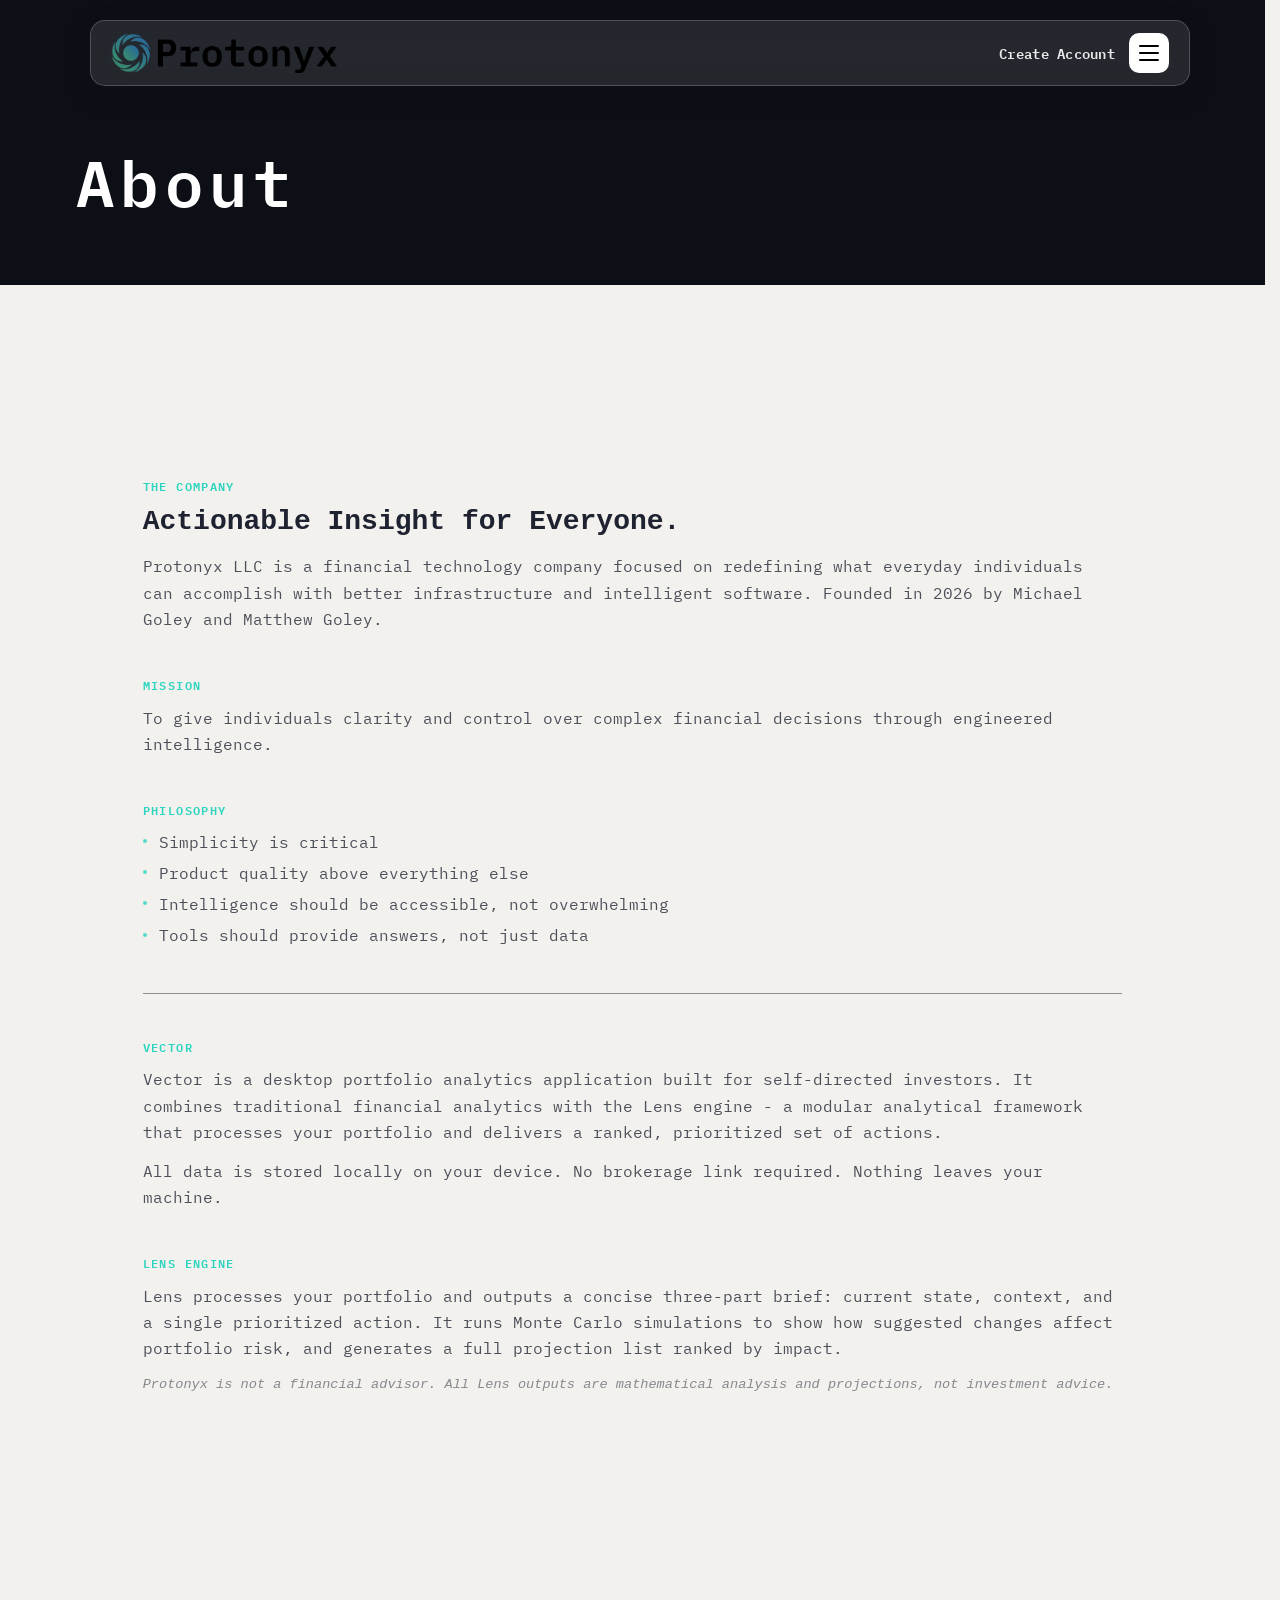
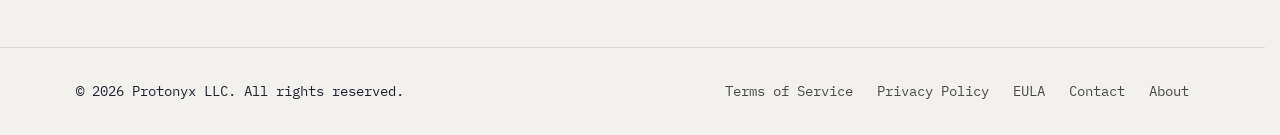
==== commit 00a6af14: "Updated to monorepo version" ====
--- a/about/index.html
+++ b/about/index.html
@@ -119,6 +119,7 @@
       <nav class="footer-links">
         <a href="/tos">Terms of Service</a>
         <a href="/privacy">Privacy Policy</a>
+        <a href="/eula">EULA</a>
         <a href="/contact">Contact</a>
         <a href="/about">About</a>
       </nav>
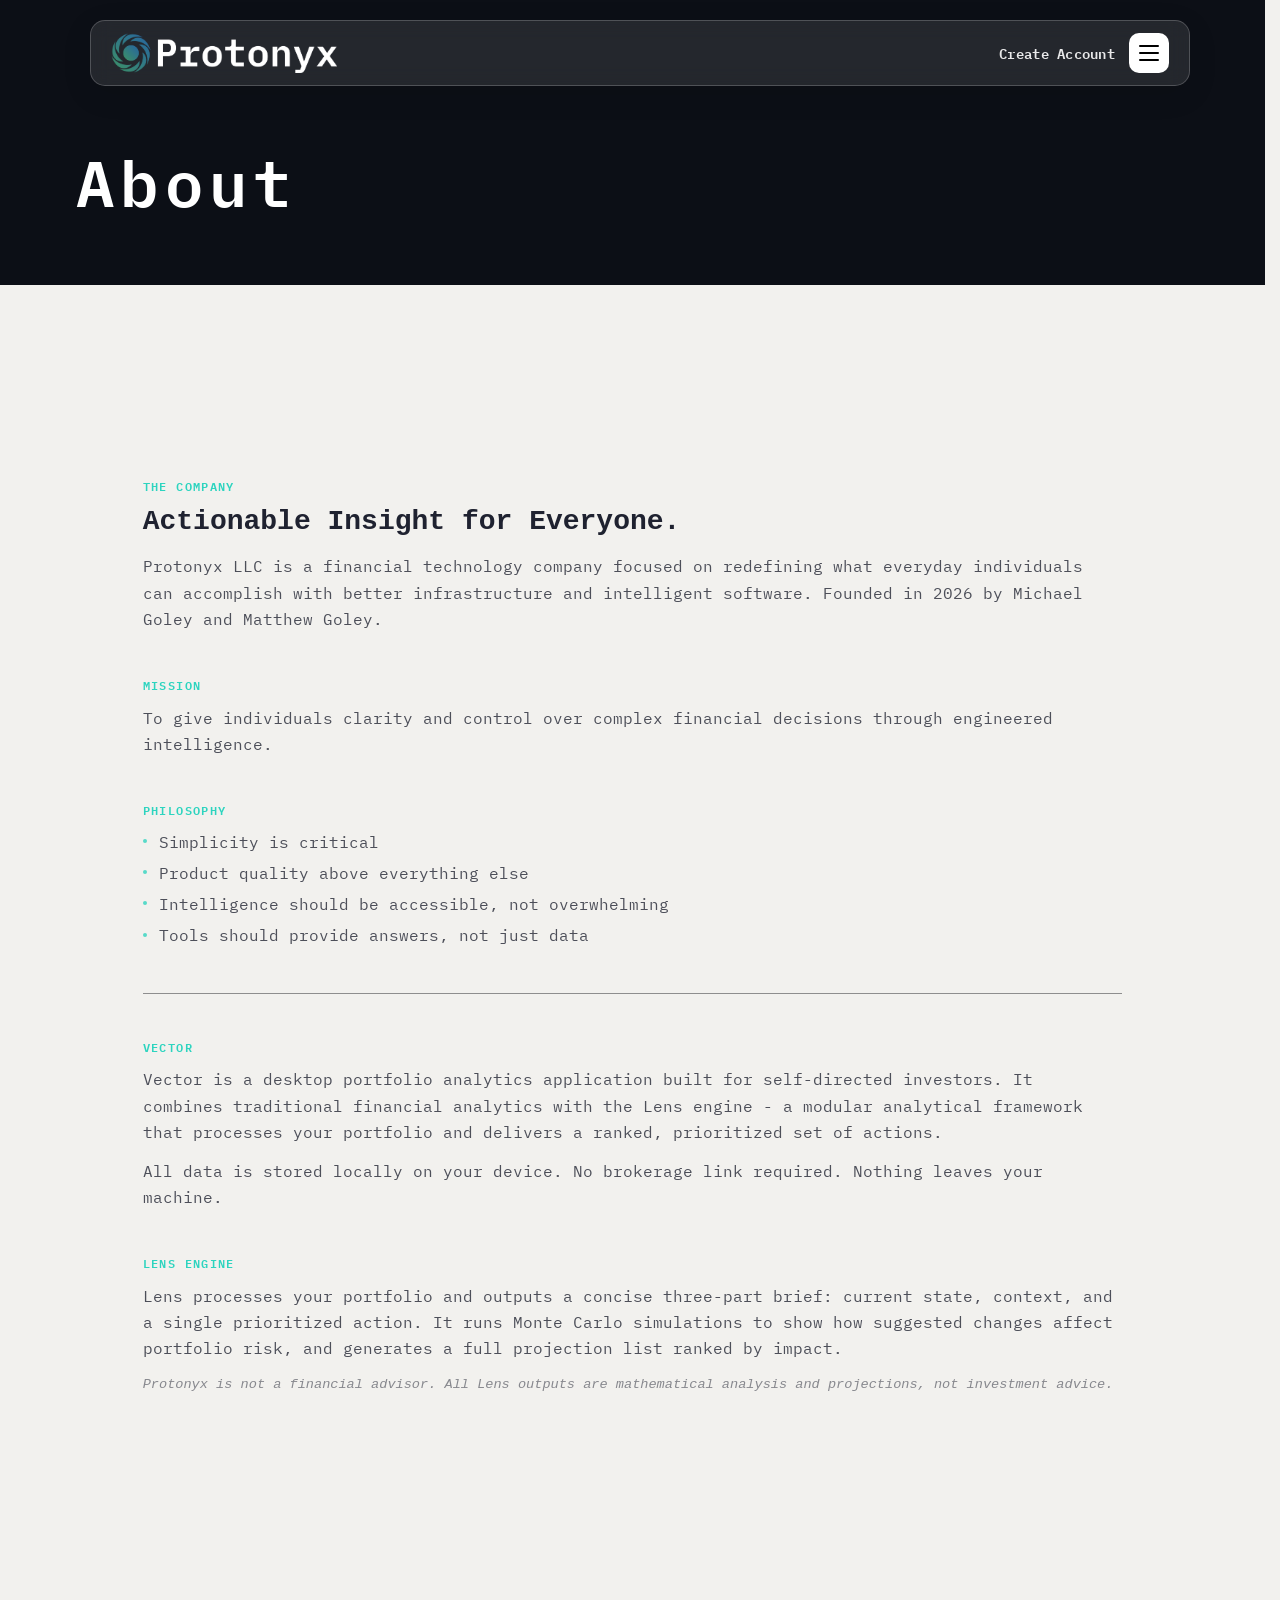
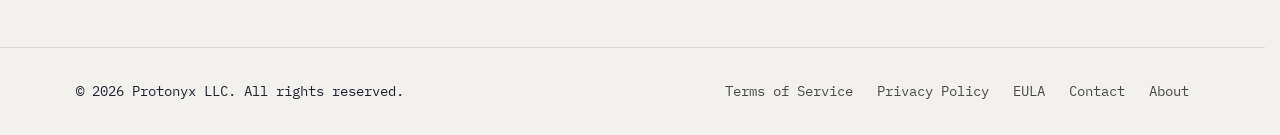
==== commit fb2990c8: "Updated to Install from releases" ====
--- a/about/index.html
+++ b/about/index.html
@@ -107,7 +107,7 @@
           <a href="/auth/index.html?mode=signup" class="menu-link-reveal guest-only">Create Account</a>
           <a href="/auth/index.html" class="menu-link-reveal guest-only">Login</a>
           <a href="/account/index.html" class="menu-link-reveal auth-only">Profile</a>
-          <a href="/assets/downloads/Vector-Setup.exe" download data-download class="menu-link-reveal">Download</a>
+          <a href="https://github.com/Matthew-Goley/Protonyx-Vector-Download/releases/latest" data-download class="menu-link-reveal">Download</a>
         </div>
       </div>
     </div>
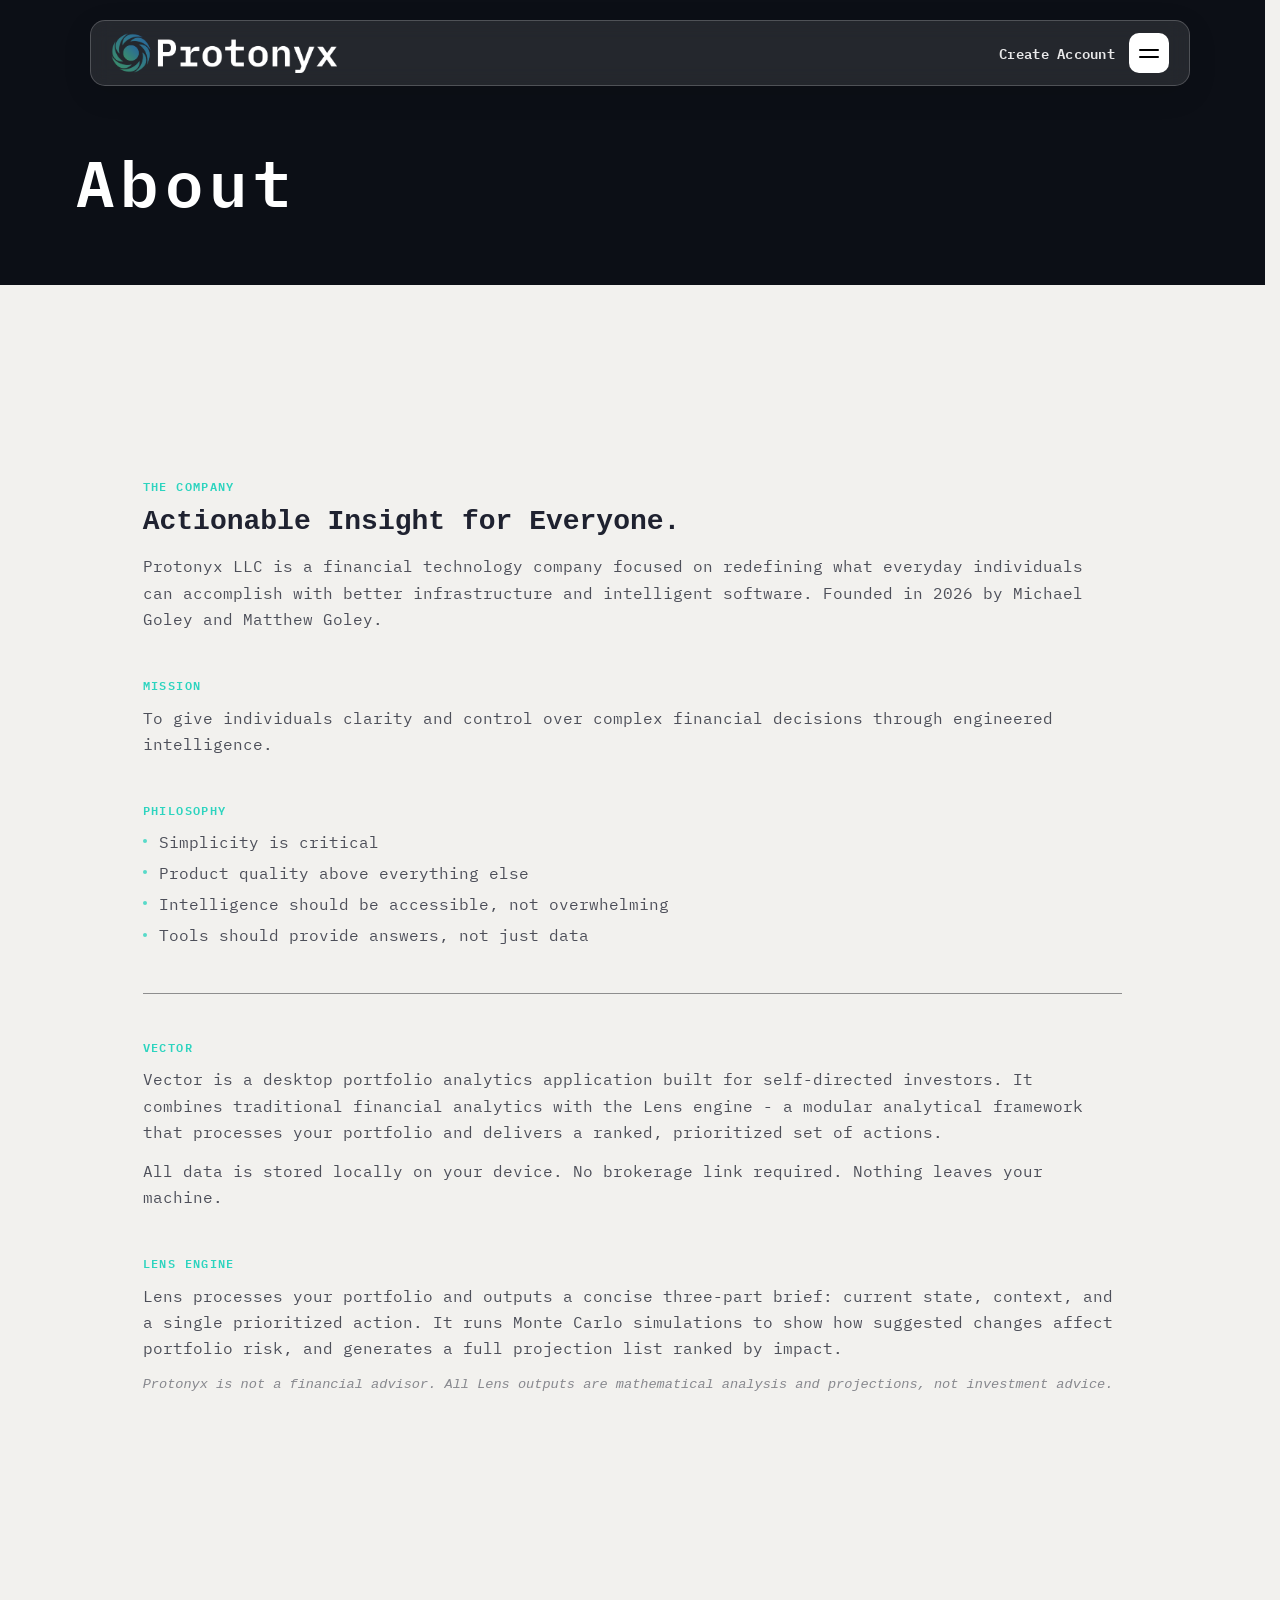
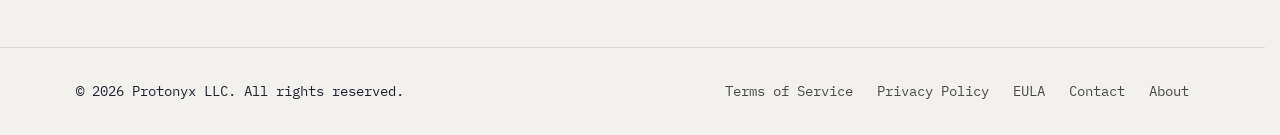
==== commit 9efc4111: "Fixed some small menu bugs | removed my admin email and replaced it with the support inbox" ====
--- a/about/index.html
+++ b/about/index.html
@@ -30,7 +30,6 @@
         </svg>
       </a>
       <button class="navbar-menu-button" aria-label="Open menu">
-        <span></span>
         <span></span>
         <span></span>
       </button>
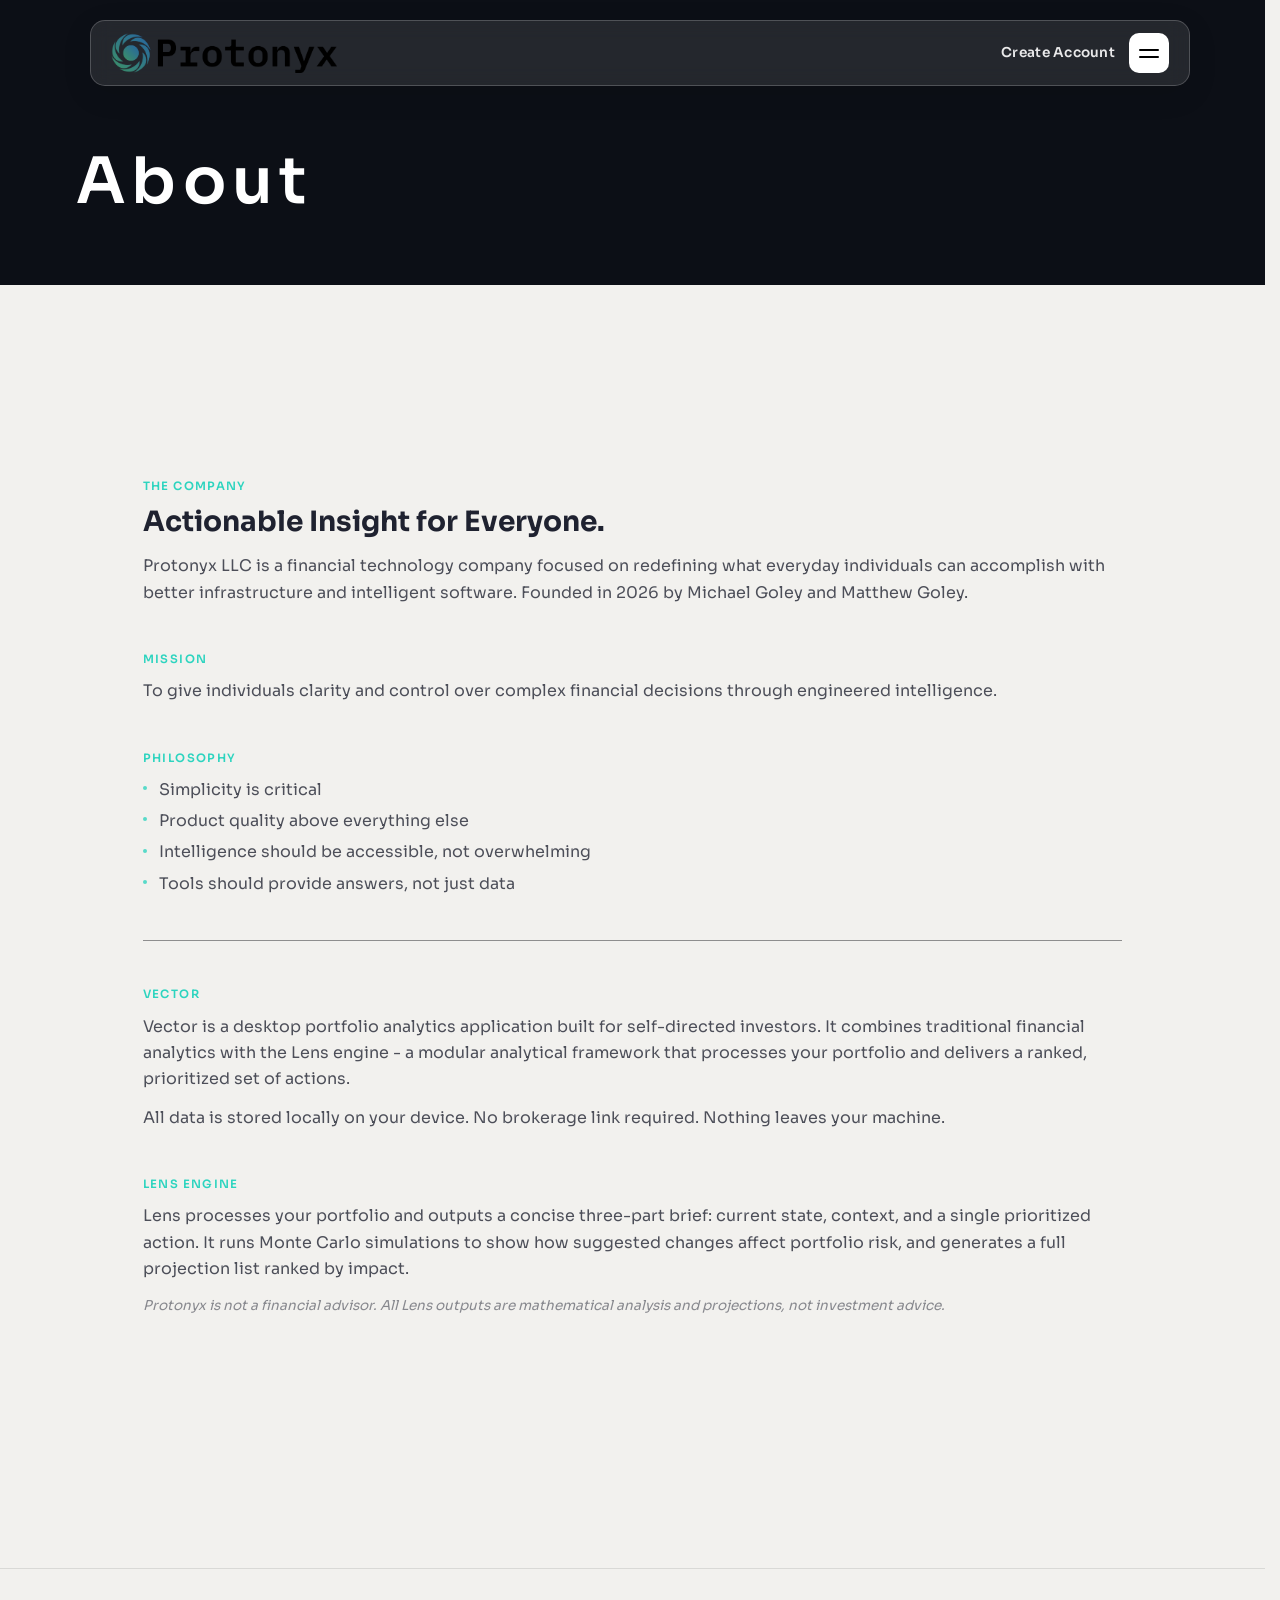
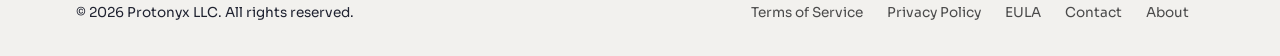
==== commit 2e26e5e6: "Changed sitewide font to Sora" ====
--- a/about/index.html
+++ b/about/index.html
@@ -5,7 +5,7 @@
   <meta name="viewport" content="width=device-width, initial-scale=1.0" />
   <link rel="icon" type="image/png" href="../assets/product/vector/vector_small.png">
   <link rel="stylesheet" href="../style.css" />
-  <link href="https://fonts.googleapis.com/css2?family=IBM+Plex+Mono:wght@600&display=swap" rel="stylesheet">
+  <link href="https://fonts.googleapis.com/css2?family=Sora:wght@600&display=swap" rel="stylesheet">
   <title>About | Protonyx</title>
 </head>
 <body>
